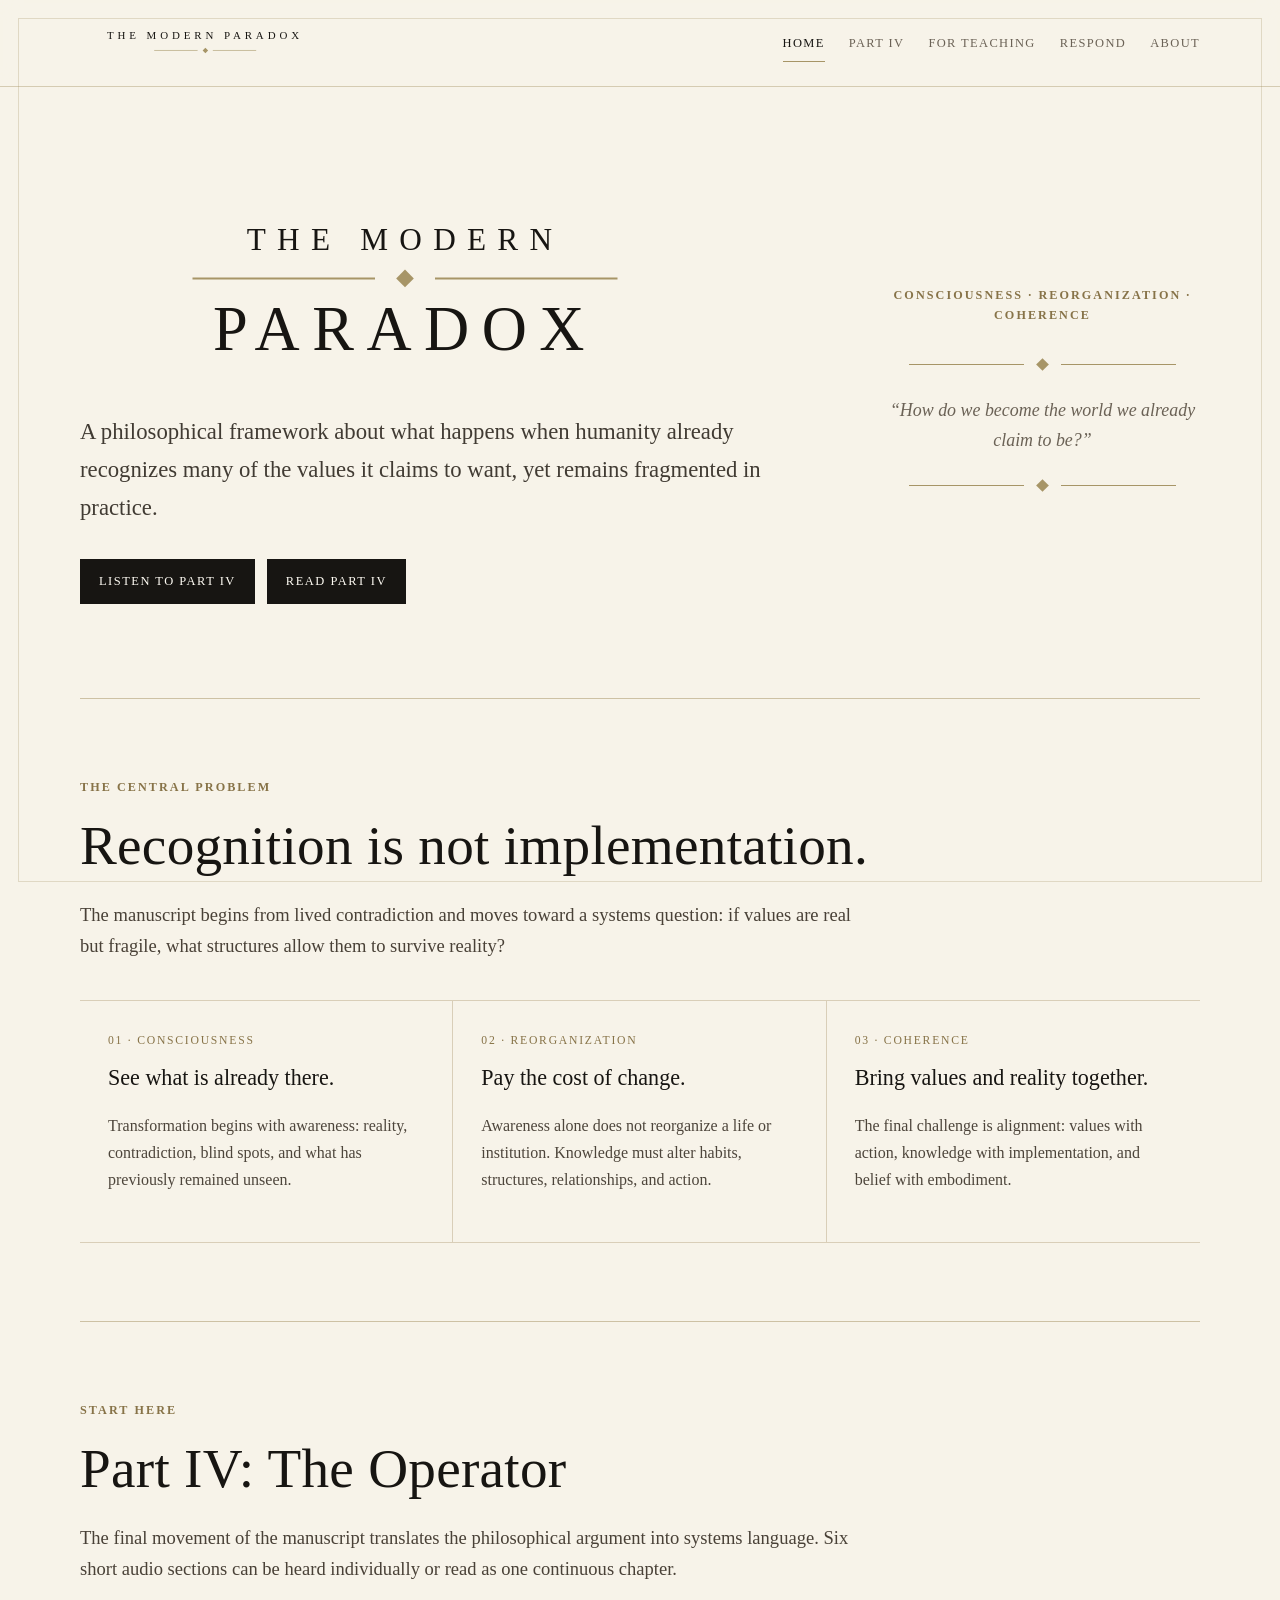
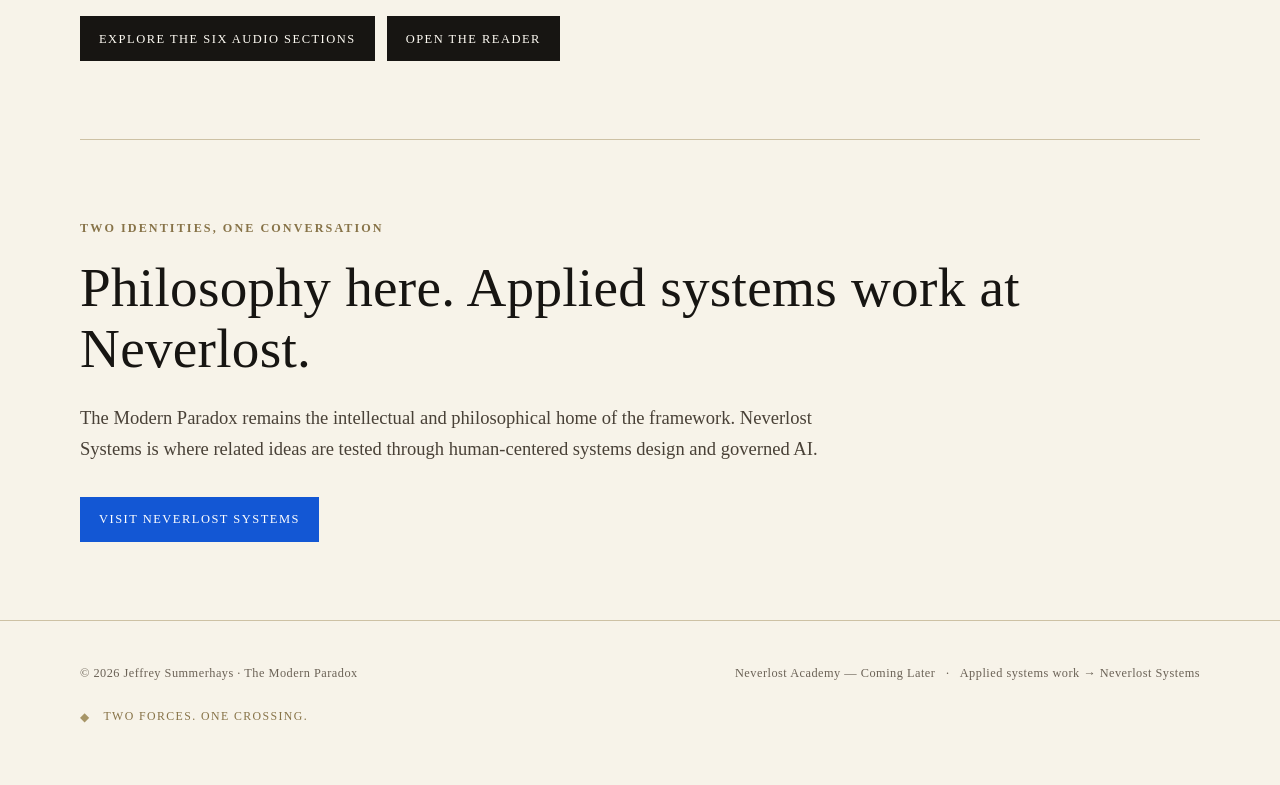
==== index.html @ f8e0510a "Refine Modern Paradox home hero layout" ====
<!doctype html>
<html lang="en">
<head>
  <meta charset="utf-8">
  <meta name="viewport" content="width=device-width,initial-scale=1">
  <title>Home · The Modern Paradox</title>
  <meta name="description" content="The Modern Paradox: a philosophical framework about consciousness, reorganization, coherence, and the structures that allow values to survive reality.">
  <link rel="icon" type="image/svg+xml" href="favicon.svg">
  <link rel="stylesheet" href="assets/css/site.css">
</head>
<body>

<header class="site-header">
  <nav class="nav" aria-label="Primary">
    <a class="brand" href="index.html"><img src="assets/brand/editorial-lockup-horizontal.svg" alt="The Modern Paradox"></a>
    <button class="menu-button" aria-expanded="false" aria-label="Open navigation">Menu</button>
    <div class="nav-links"><a href="index.html" aria-current="page">Home</a>
<a href="part-iv/">Part IV</a>
<a href="for-teaching/">For Teaching</a>
<a href="respond/">Respond</a>
<a href="about/">About</a></div>
  </nav>
</header>

<main>

<section class="hero">
  <div>
    <img class="home-editorial-lockup" src="assets/brand/editorial-lockup.svg" alt="The Modern Paradox" style="width:min(650px,100%);">
    <p class="lede">A philosophical framework about what happens when humanity already recognizes many of the values it claims to want, yet remains fragmented in practice.</p>
    <div class="actions">
      <a class="button primary" href="part-iv/">Listen to Part IV</a>
      <a class="button reader-button" href="read/part-iv/">Read Part IV</a>
    </div>
  </div>
  <aside class="hero-brand" aria-label="The Modern Paradox editorial motif">
    <p class="eyebrow" style="margin-bottom:8px;text-align:center;">Consciousness · Reorganization · Coherence</p>
    <div class="gold-rule" aria-hidden="true"><span></span></div>
    <div class="hero-note" style="border:0;padding-left:0;">“How do we become the world we already claim to be?”</div>
    <div class="gold-rule" aria-hidden="true"><span></span></div>
  </aside>
</section>

<section class="section">
  <p class="eyebrow">The central problem</p>
  <h2>Recognition is not implementation.</h2>
  <p class="section-intro">The manuscript begins from lived contradiction and moves toward a systems question: if values are real but fragile, what structures allow them to survive reality?</p>
  <div class="grid">
    <article class="card">
      <div class="number">01 · Consciousness</div>
      <h3>See what is already there.</h3>
      <p>Transformation begins with awareness: reality, contradiction, blind spots, and what has previously remained unseen.</p>
    </article>
    <article class="card">
      <div class="number">02 · Reorganization</div>
      <h3>Pay the cost of change.</h3>
      <p>Awareness alone does not reorganize a life or institution. Knowledge must alter habits, structures, relationships, and action.</p>
    </article>
    <article class="card">
      <div class="number">03 · Coherence</div>
      <h3>Bring values and reality together.</h3>
      <p>The final challenge is alignment: values with action, knowledge with implementation, and belief with embodiment.</p>
    </article>
  </div>
</section>

<section class="section">
  <p class="eyebrow">Start here</p>
  <h2>Part IV: The Operator</h2>
  <p class="section-intro">The final movement of the manuscript translates the philosophical argument into systems language. Six short audio sections can be heard individually or read as one continuous chapter.</p>
  <div class="actions">
    <a class="button primary" href="part-iv/">Explore the six audio sections</a>
    <a class="button reader-button" href="read/part-iv/">Open the reader</a>
  </div>
</section>

<section class="section">
  <p class="eyebrow">Two identities, one conversation</p>
  <h2>Philosophy here. Applied systems work at Neverlost.</h2>
  <p class="section-intro">The Modern Paradox remains the intellectual and philosophical home of the framework. Neverlost Systems is where related ideas are tested through human-centered systems design and governed AI.</p>
  <div class="actions">
    <a class="button neverlost-button" href="https://neverlostsystems.com/">Visit Neverlost Systems</a>
  </div>
</section>

</main>

<footer>
  <div class="footer-inner">
    <div>
      <div>© 2026 Jeffrey Summerhays · The Modern Paradox</div>
      <div class="brand-signature"><span class="signature-diamond" aria-hidden="true">◆</span>Two forces. One crossing.</div>
    </div>
    <div>
      <a href="academy/">Neverlost Academy — Coming Later</a>
      &nbsp; · &nbsp;
      <a href="https://neverlostsystems.com/">Applied systems work → Neverlost Systems</a>
    </div>
  </div>
</footer>
<script src="assets/js/site.js"></script>

</body>
</html>
---- assets/css/site.css ----
:root{
  --cream:#F7F3E9;
  --paper:#FFFCF4;
  --ink:#171512;
  --muted:#6B6256;
  --gold:#A79567;
  --gold-dark:#877348;
  --line:#D9CEB8;
  --neverlost-blue:#1357d4;
  --neverlost-blue-dark:#0d3e9d;
  --max:1120px;
  --reader:760px;
}
*{box-sizing:border-box}
html{scroll-behavior:smooth}
body{
  margin:0;
  background:var(--cream);
  color:var(--ink);
  font-family:Georgia,"Times New Roman",serif;
  line-height:1.68;
  -webkit-font-smoothing:antialiased;
}
body::before{
  content:"";
  position:fixed;
  inset:18px;
  border:1px solid rgba(167,149,103,.28);
  pointer-events:none;
  z-index:100;
}
a{color:inherit}
.site-header{
  position:sticky;
  top:0;
  z-index:20;
  background:rgba(247,243,233,.96);
  backdrop-filter:blur(10px);
  border-bottom:1px solid rgba(167,149,103,.42);
}
.nav{
  width:min(var(--max),calc(100% - 64px));
  margin:auto;
  display:flex;
  justify-content:space-between;
  align-items:center;
  gap:28px;
  min-height:86px;
}
.brand{
  display:flex;
  align-items:center;
  text-decoration:none;
  flex:0 0 auto;
}
.brand img{
  display:block;
  width:250px;
  max-width:34vw;
  height:auto;
}
.nav-links{
  display:flex;
  gap:24px;
  align-items:center;
  font-family:Georgia,"Times New Roman",serif;
  font-size:.78rem;
  letter-spacing:.11em;
  text-transform:uppercase;
}
.nav-links a{
  text-decoration:none;
  color:var(--muted);
  padding:9px 0 7px;
  border-bottom:1px solid transparent;
}
.nav-links a:hover,.nav-links a[aria-current="page"]{
  color:var(--ink);
  border-bottom-color:var(--gold);
}
.menu-button{
  display:none;
  border:1px solid var(--gold);
  color:var(--ink);
  background:transparent;
  border-radius:0;
  padding:8px 12px;
  font-family:Georgia,"Times New Roman",serif;
  letter-spacing:.08em;
  text-transform:uppercase;
}
main{min-height:70vh}
.hero{
  width:min(var(--max),calc(100% - 64px));
  margin:auto;
  padding:110px 0 94px;
  display:grid;
  grid-template-columns:minmax(0,1.4fr) minmax(260px,.6fr);
  gap:70px;
  align-items:center;
}
.hero-brand{
  display:flex;
  flex-direction:column;
  align-items:center;
  justify-content:center;
  text-align:center;
  min-height:300px;
}
.hero-mark{
  width:min(260px,80%);
  height:auto;
  margin:0 auto 14px;
}
.hero-lockup{
  width:min(430px,100%);
  height:auto;
  margin:0 auto;
}
.home-editorial-lockup{
  display:block;
  width:min(520px,100%);
  height:auto;
  margin:0 0 28px;
}
.eyebrow{
  text-transform:uppercase;
  letter-spacing:.17em;
  font-size:.76rem;
  font-weight:700;
  color:var(--gold-dark);
  margin:0 0 18px;
}
h1,h2,h3{font-weight:400;line-height:1.12;margin-top:0}
h1{
  font-size:clamp(3.2rem,8vw,6.5rem);
  letter-spacing:.015em;
  margin-bottom:26px;
}
h2{
  font-size:clamp(2rem,5vw,3.45rem);
  letter-spacing:.005em;
  margin-bottom:22px;
}
h3{font-size:1.38rem}
.lede{
  font-size:clamp(1.14rem,2.1vw,1.42rem);
  max-width:760px;
  color:#413b33;
}
.hero-note{
  border-left:1px solid var(--gold);
  padding-left:28px;
  color:var(--muted);
  font-size:1.12rem;
  font-style:italic;
}
.gold-rule{
  display:flex;
  align-items:center;
  gap:14px;
  width:min(310px,85%);
  margin:26px auto;
}
.gold-rule::before,.gold-rule::after{
  content:"";
  height:1px;
  flex:1;
  background:var(--gold);
}
.gold-rule span{
  width:9px;
  height:9px;
  background:var(--gold);
  transform:rotate(45deg);
}
.actions{display:flex;gap:12px;flex-wrap:wrap;margin-top:32px}
.button{
  display:inline-flex;
  align-items:center;
  justify-content:center;
  min-height:45px;
  padding:10px 18px 9px;
  border:1px solid var(--gold);
  text-decoration:none;
  font-size:.78rem;
  letter-spacing:.12em;
  text-transform:uppercase;
  border-radius:0;
  transition:background .18s ease,color .18s ease,border-color .18s ease;
}
.button.primary{background:var(--ink);border-color:var(--ink);color:var(--paper)}
.button.primary:hover{background:var(--gold-dark);border-color:var(--gold-dark)}
.button.soft{background:transparent;color:var(--ink)}
.button.soft:hover{background:rgba(167,149,103,.10)}
.button.reader-button{background:var(--ink);border-color:var(--ink);color:var(--paper)}
.button.reader-button:hover{background:#2b2823;border-color:#2b2823;color:var(--paper)}
.button.neverlost-button{background:var(--neverlost-blue);border-color:var(--neverlost-blue);color:#fff}
.button.neverlost-button:hover{background:var(--neverlost-blue-dark);border-color:var(--neverlost-blue-dark);color:#fff}
.section{
  width:min(var(--max),calc(100% - 64px));
  margin:auto;
  padding:78px 0;
  border-top:1px solid rgba(167,149,103,.52);
}
.section.narrow{width:min(var(--reader),calc(100% - 64px))}
.section-intro{max-width:790px;font-size:1.16rem;color:#494137}
.grid{
  display:grid;
  grid-template-columns:repeat(3,minmax(0,1fr));
  gap:0;
  margin-top:38px;
  border-top:1px solid var(--line);
  border-bottom:1px solid var(--line);
}
.card{
  background:transparent;
  border-right:1px solid var(--line);
  padding:30px 28px 32px;
  min-height:100%;
}
.card:last-child{border-right:0}
.card .number{
  font-size:.73rem;
  letter-spacing:.15em;
  color:var(--gold-dark);
  text-transform:uppercase;
  margin-bottom:16px;
}
.card p{color:#4d453b}
.text-link{
  font-size:.78rem;
  font-weight:700;
  letter-spacing:.08em;
  text-transform:uppercase;
  text-decoration:none;
  color:var(--gold-dark);
  border-bottom:1px solid var(--gold);
  padding-bottom:3px;
}
.audio-list{
  display:grid;
  gap:0;
  margin-top:38px;
  border-top:1px solid var(--gold);
}
.audio-card{
  background:transparent;
  border-bottom:1px solid var(--line);
  padding:28px 0;
  display:grid;
  grid-template-columns:1fr minmax(260px,.7fr);
  gap:38px;
  align-items:center;
}
.audio-card h3{margin-bottom:7px}
.audio-meta{
  color:var(--gold-dark);
  font-size:.76rem;
  letter-spacing:.12em;
  text-transform:uppercase;
  margin-bottom:12px;
}
audio{width:100%;height:38px}
.inline-links{display:flex;gap:16px;flex-wrap:wrap;margin-top:12px}
.quote{
  padding:44px 0 34px;
  font-size:clamp(1.6rem,3.3vw,2.45rem);
  line-height:1.36;
  font-style:italic;
  max-width:900px;
  text-align:center;
  margin:auto;
}
.reader{
  width:min(var(--reader),calc(100% - 64px));
  margin:auto;
  padding:78px 0 110px;
}
.reader h1{font-size:clamp(2.8rem,7vw,5.1rem)}
.reader h2{
  font-size:2rem;
  margin-top:76px;
  scroll-margin-top:120px;
}
.reader h2::after{
  content:"";
  display:block;
  width:72px;
  height:1px;
  background:var(--gold);
  margin-top:15px;
}
.reader h3{margin-top:42px}
.reader p{font-size:1.08rem;margin:0 0 1.2em}
.reader .intro{font-size:1.23rem;color:#494137}
.reader hr{
  border:0;
  border-top:1px solid rgba(167,149,103,.48);
  margin:58px 0;
}
.reader-nav{
  position:sticky;
  top:86px;
  background:var(--ink);
  border-bottom:1px solid var(--ink);
  font-size:.74rem;
  letter-spacing:.08em;
  text-transform:uppercase;
  overflow-x:auto;
  white-space:nowrap;
  z-index:10;
}
.reader-nav-inner{
  width:min(var(--max),calc(100% - 64px));
  margin:auto;
  display:flex;
  gap:22px;
  padding:11px 0;
}
.reader-nav a{text-decoration:none;color:rgba(255,252,244,.82)}
.reader-nav a:hover{color:var(--gold)}
.prompt-list{display:grid;gap:18px;margin-top:32px}
.prompt{
  border-top:1px solid var(--line);
  padding-top:21px;
}
.meta-box{
  background:rgba(255,252,244,.55);
  border:1px solid var(--gold);
  padding:27px;
  margin:34px 0;
}
footer{
  border-top:1px solid rgba(167,149,103,.52);
  padding:42px 0 58px;
}
.footer-inner{
  width:min(var(--max),calc(100% - 64px));
  margin:auto;
  display:flex;
  justify-content:space-between;
  gap:30px;
  color:var(--muted);
  font-size:.77rem;
  letter-spacing:.04em;
}
.footer-inner a{text-decoration:none}
.small{font-size:.88rem;color:var(--muted)}
.brand-signature{
  display:flex;
  align-items:center;
  gap:13px;
  margin-top:24px;
  color:var(--gold-dark);
  font-size:.74rem;
  letter-spacing:.12em;
  text-transform:uppercase;
}
.brand-signature img{width:48px;height:auto}
.signature-diamond{color:var(--gold);font-size:.75rem;line-height:1}
@media(max-width:820px){
  body::before{inset:8px}
  .nav{width:min(var(--max),calc(100% - 38px));min-height:72px}
  .brand img{width:210px;max-width:62vw}
  .nav-links{display:none}
  .nav-links.open{
    display:flex;
    position:absolute;
    left:18px;right:18px;top:66px;
    flex-direction:column;
    align-items:flex-start;
    background:var(--paper);
    border:1px solid var(--gold);
    padding:20px;
  }
  .menu-button{display:block}
  .hero{
    width:min(var(--max),calc(100% - 38px));
    grid-template-columns:1fr;
    gap:42px;
    padding:74px 0 68px;
  }
  .home-editorial-lockup{width:min(460px,100%)}
  .hero-note{border-left:0;border-top:1px solid var(--gold);padding:22px 0 0}
  .hero-brand{min-height:220px}
  .grid{grid-template-columns:1fr}
  .card{border-right:0;border-bottom:1px solid var(--line)}
  .card:last-child{border-bottom:0}
  .audio-card{grid-template-columns:1fr}
  .section,.section.narrow,.reader{
    width:min(var(--max),calc(100% - 38px));
  }
  .reader-nav-inner{width:calc(100% - 38px)}
  .reader-nav{top:72px}
  .footer-inner{width:calc(100% - 38px);flex-direction:column}
}
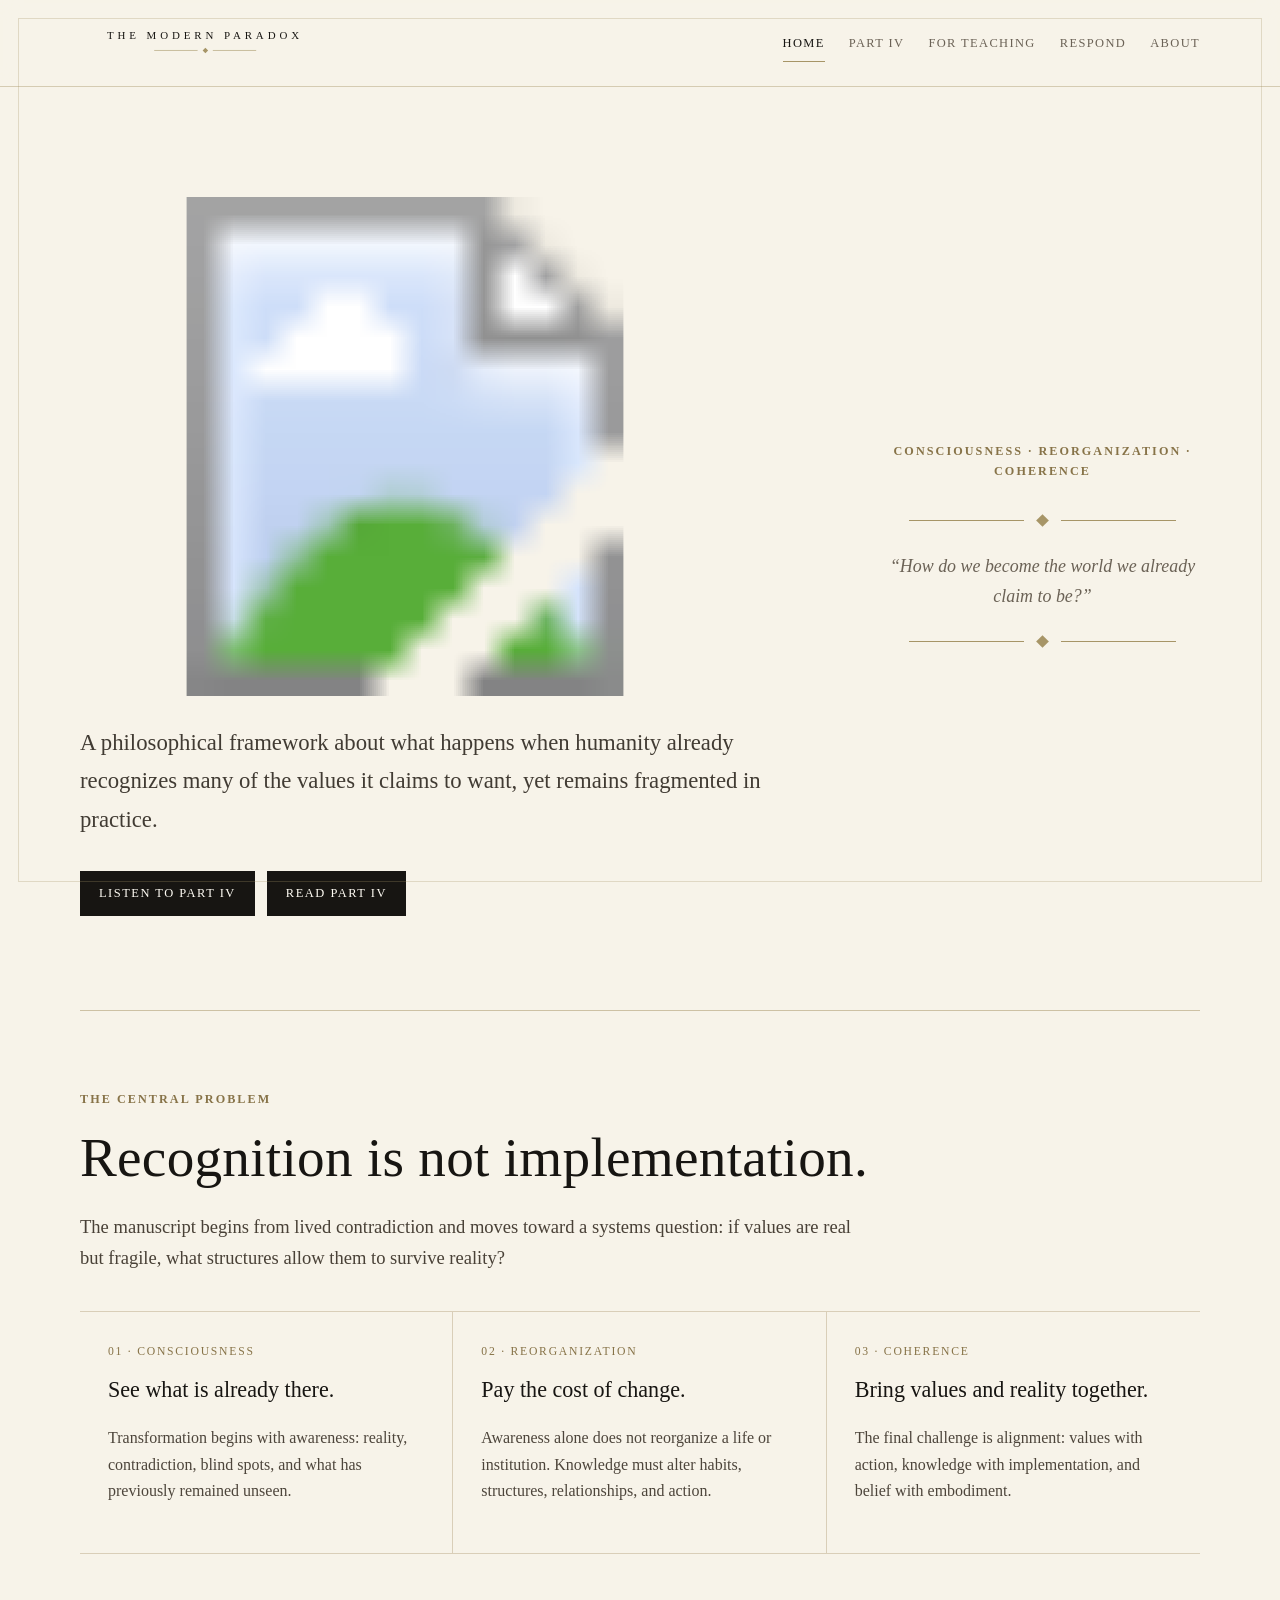
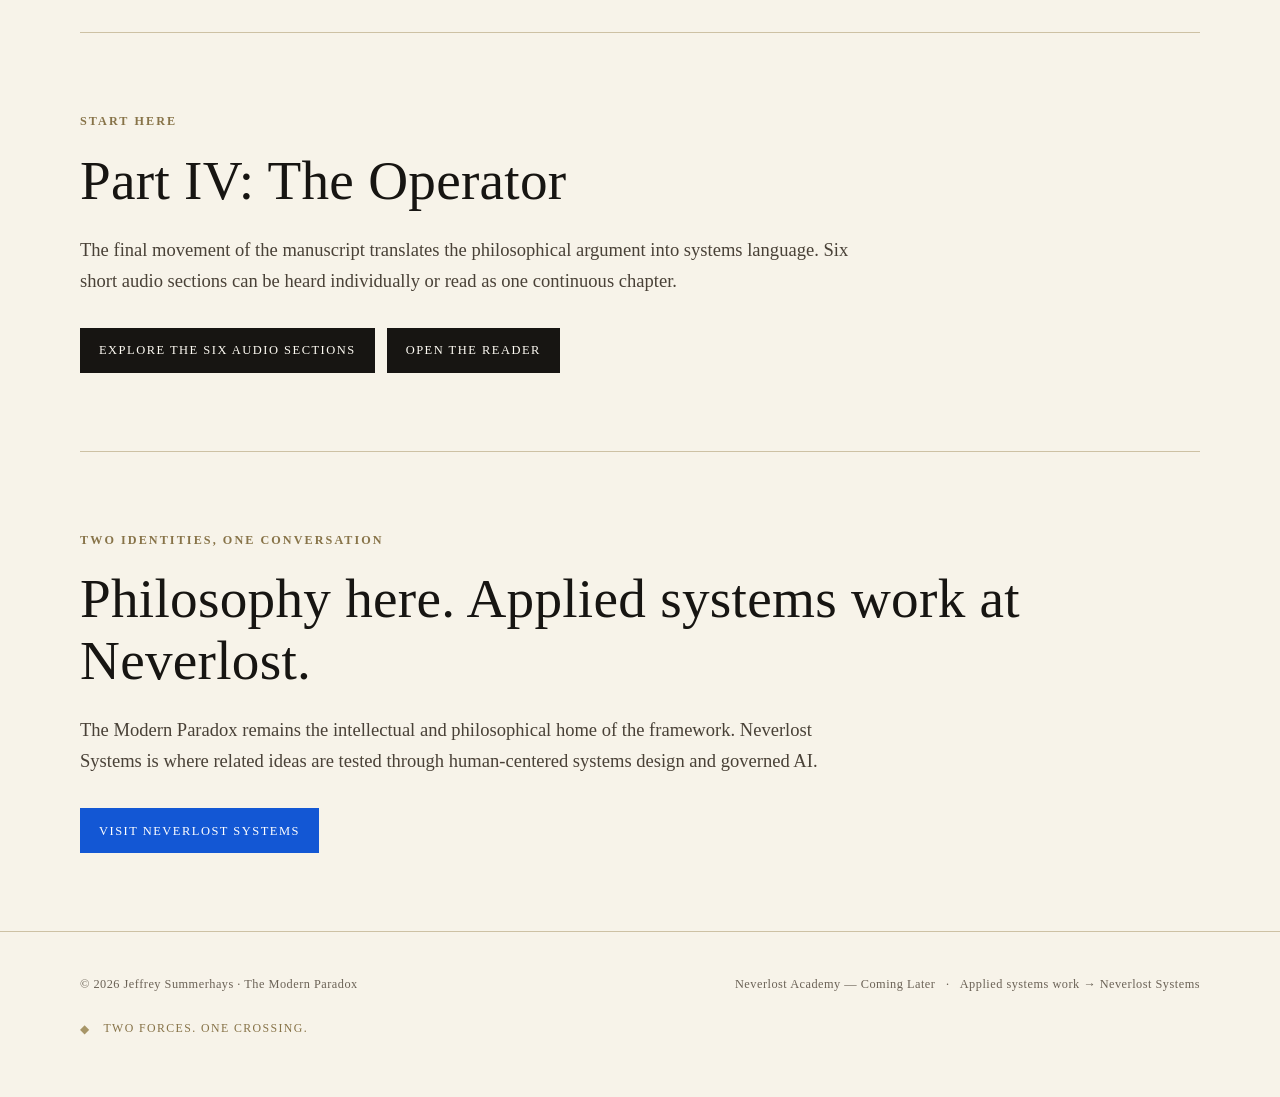
==== commit a36b59b3: "Use marked lockup in homepage hero" ====
--- a/index.html
+++ b/index.html
@@ -26,7 +26,7 @@
 
 <section class="hero">
   <div>
-    <img class="home-editorial-lockup" src="assets/brand/editorial-lockup.svg" alt="The Modern Paradox" style="width:min(650px,100%);">
+    <img class="home-editorial-lockup" src="assets/brand/primary-lockup-with-mark.svg" alt="The Modern Paradox" style="width:min(650px,100%);">
     <p class="lede">A philosophical framework about what happens when humanity already recognizes many of the values it claims to want, yet remains fragmented in practice.</p>
     <div class="actions">
       <a class="button primary" href="part-iv/">Listen to Part IV</a>
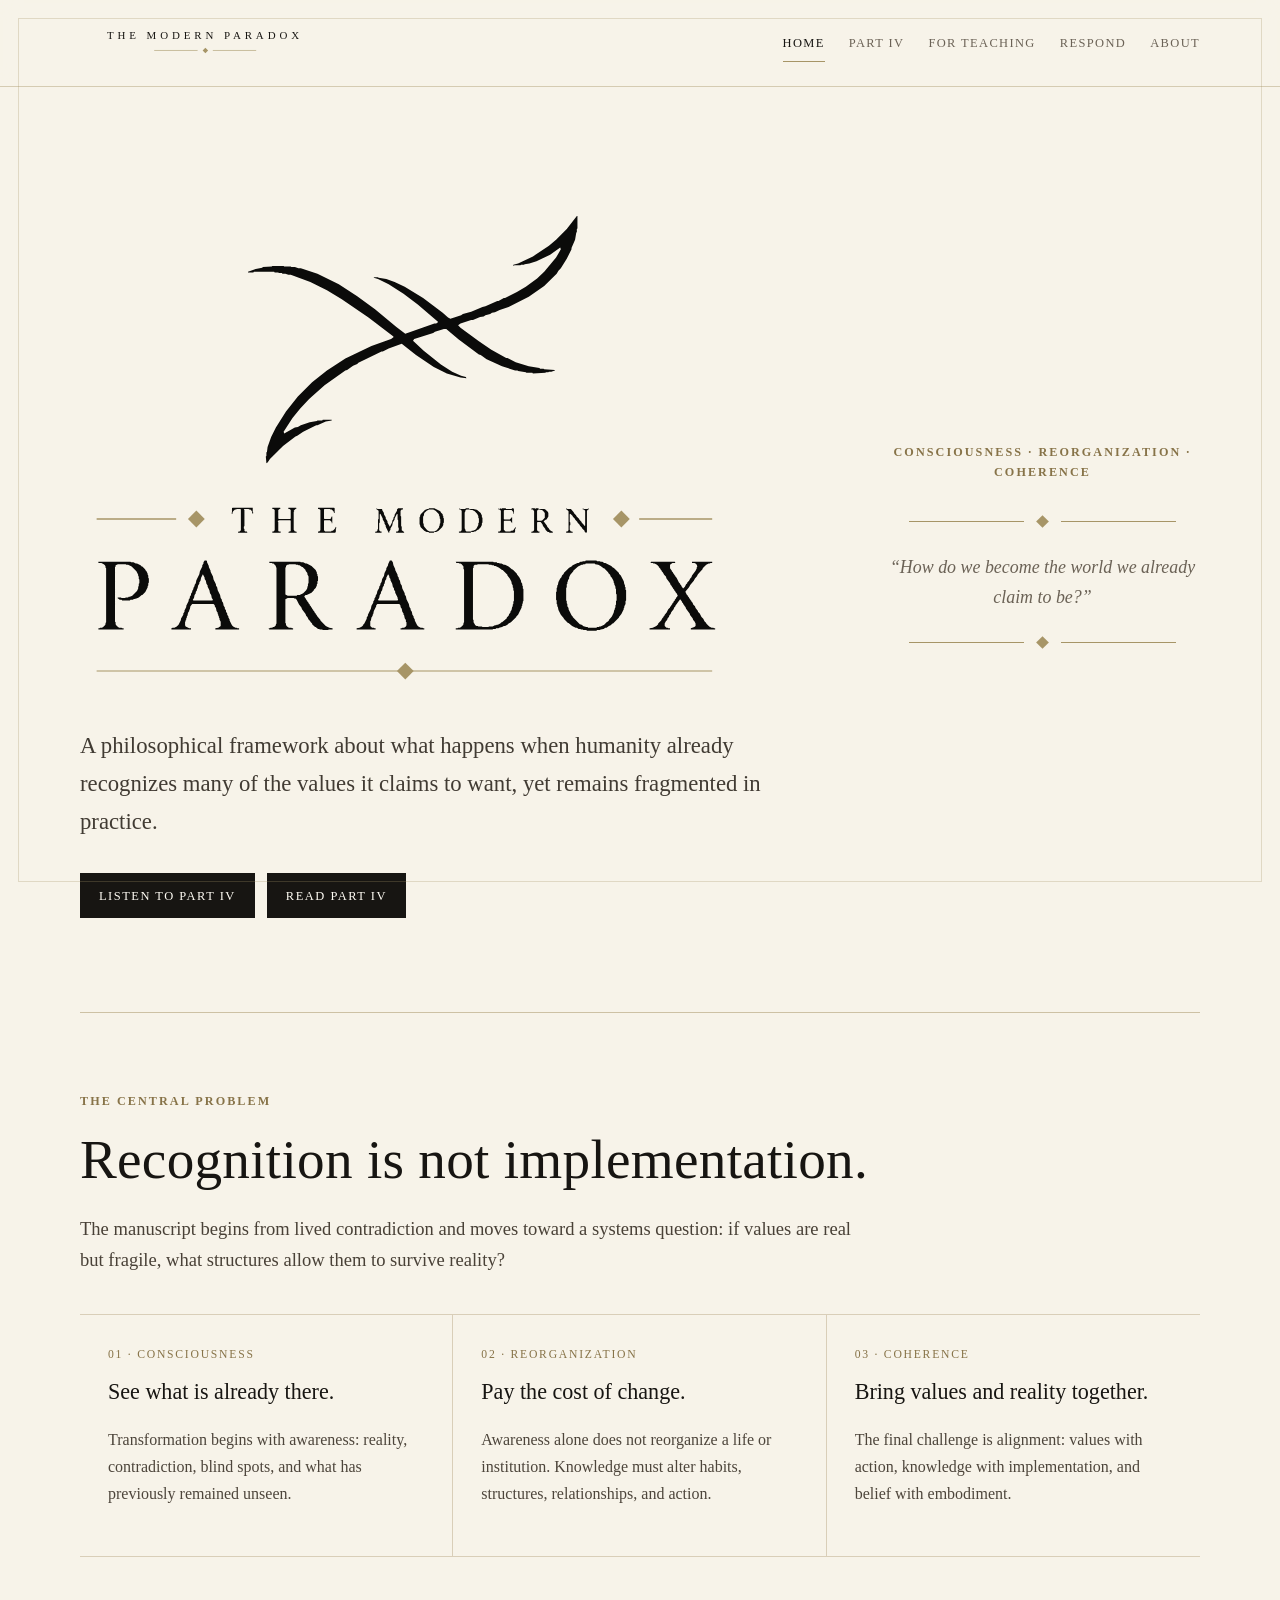
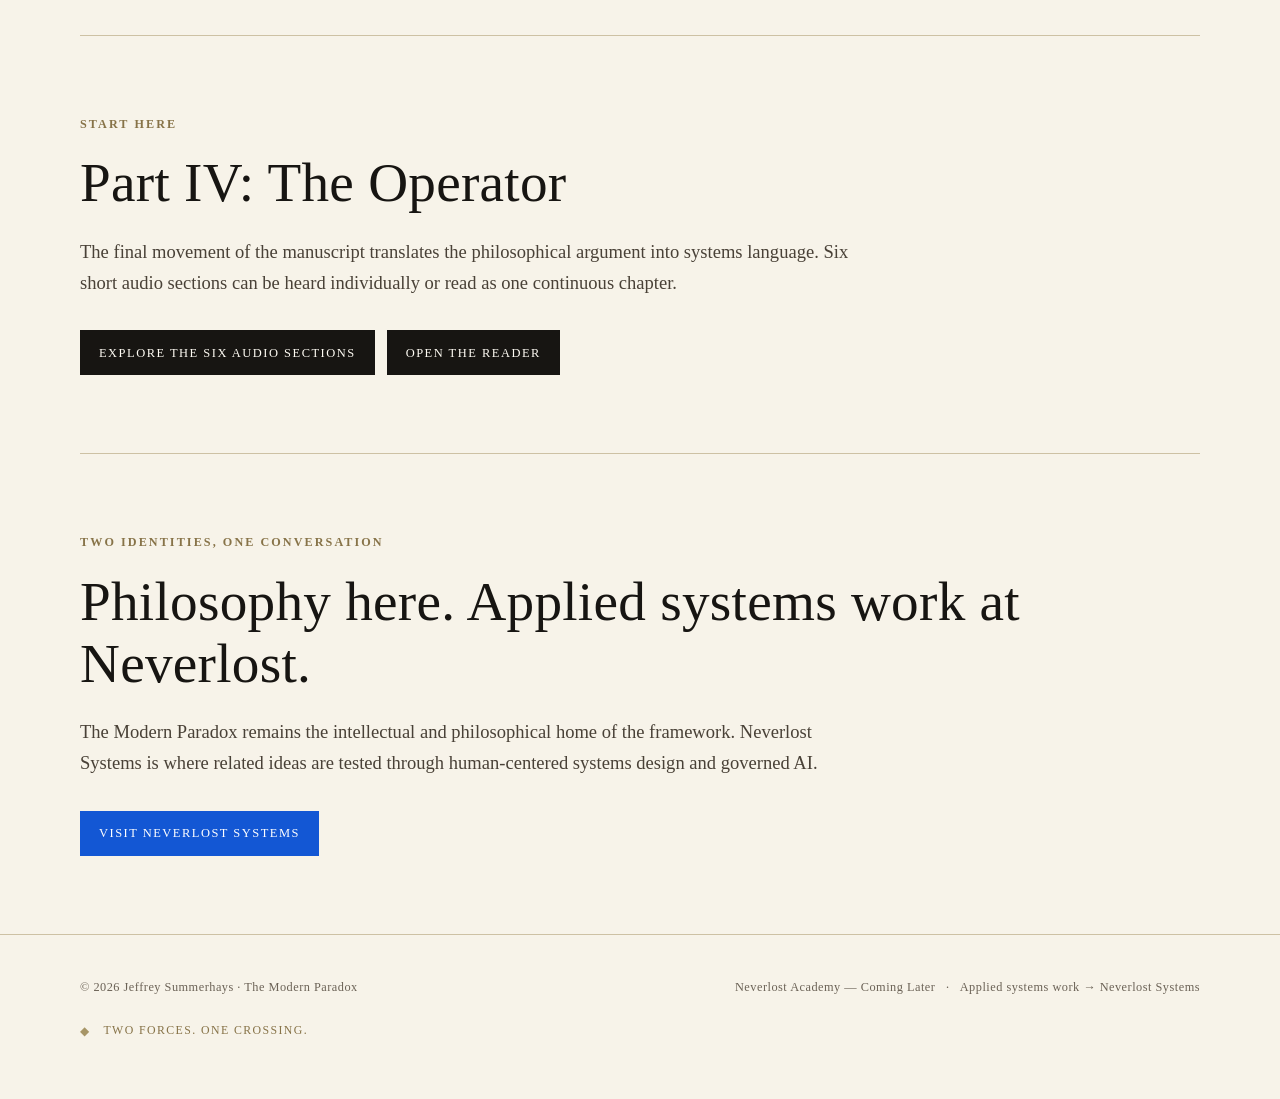
==== commit 074f902e: "Use approved Modern Paradox hero lockup" ====
--- a/index.html
+++ b/index.html
@@ -26,7 +26,7 @@
 
 <section class="hero">
   <div>
-    <img class="home-editorial-lockup" src="assets/brand/primary-lockup-with-mark.svg" alt="The Modern Paradox" style="width:min(650px,100%);">
+    <img class="home-editorial-lockup" src="assets/brand/approved-primary-lockup.svg" alt="The Modern Paradox" style="width:min(650px,100%);">
     <p class="lede">A philosophical framework about what happens when humanity already recognizes many of the values it claims to want, yet remains fragmented in practice.</p>
     <div class="actions">
       <a class="button primary" href="part-iv/">Listen to Part IV</a>
@@ -101,4 +101,4 @@
 <script src="assets/js/site.js"></script>
 
 </body>
-</html>
+</html>
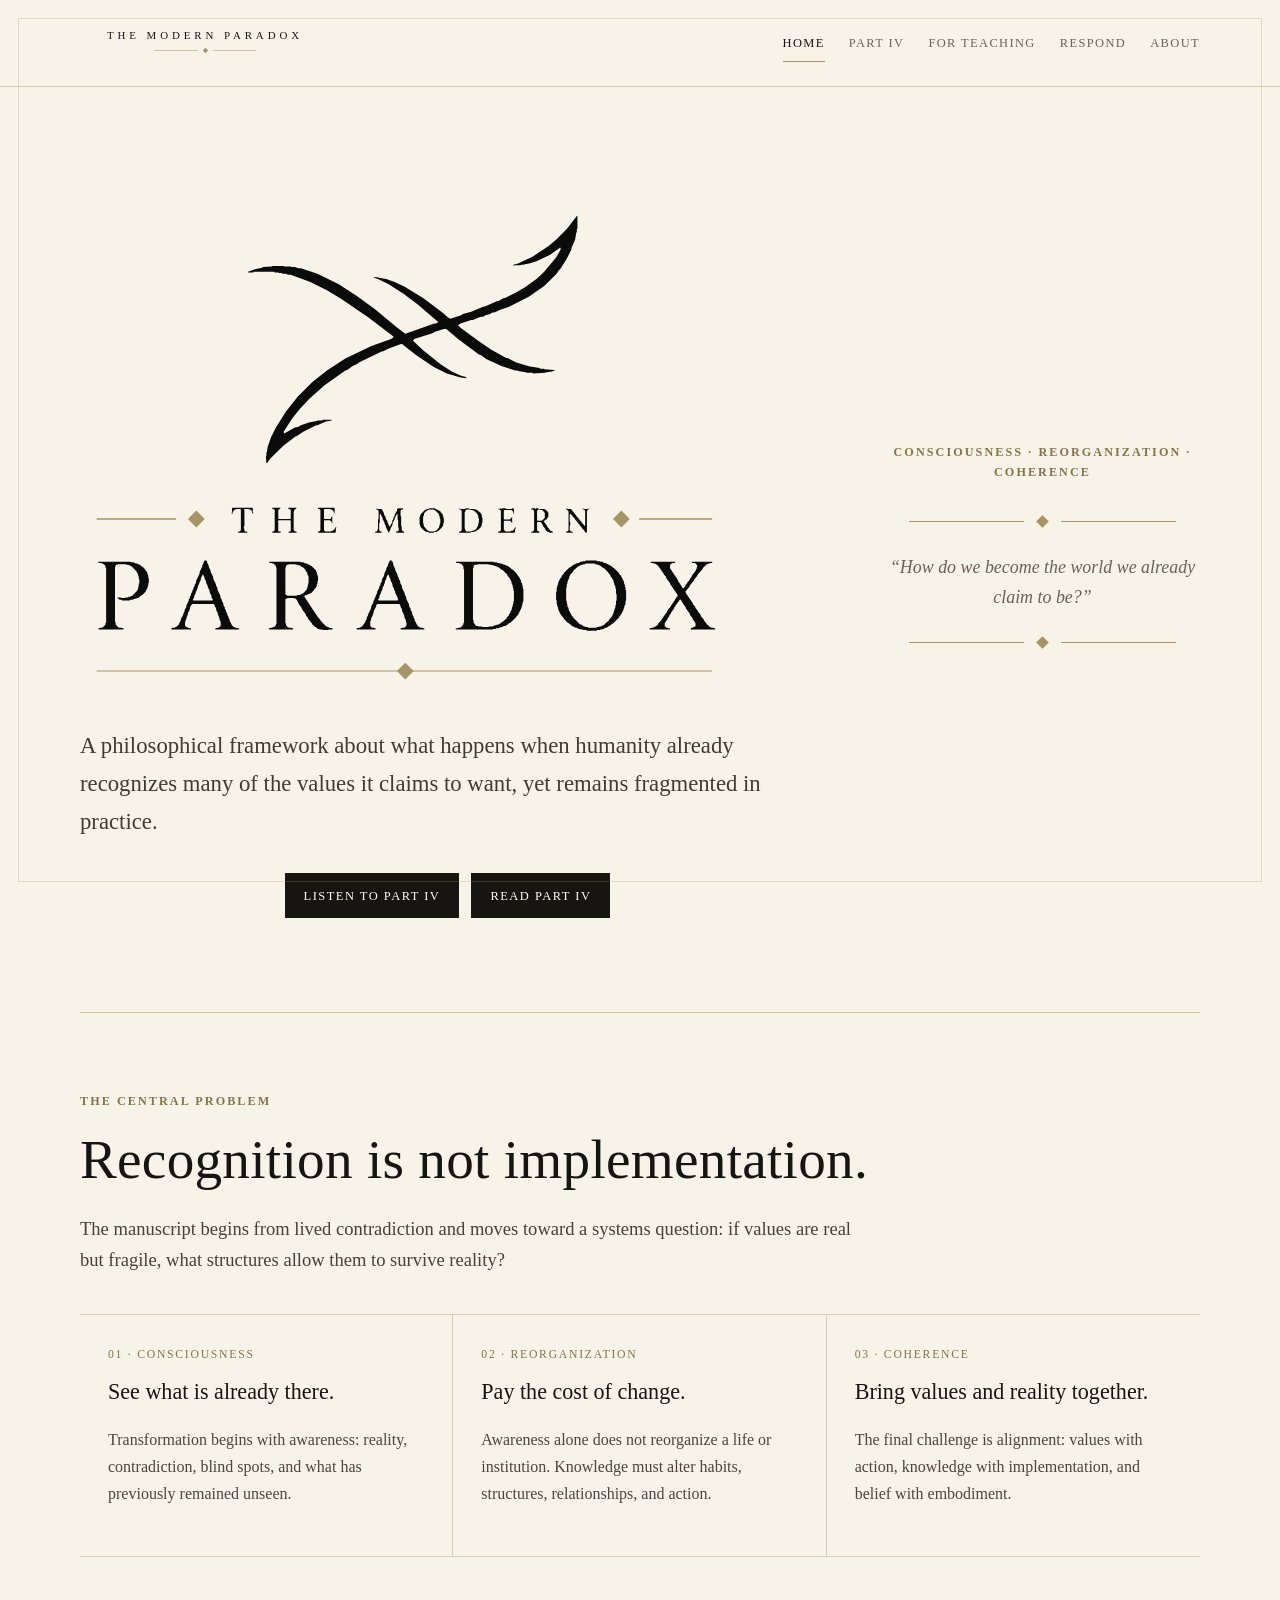
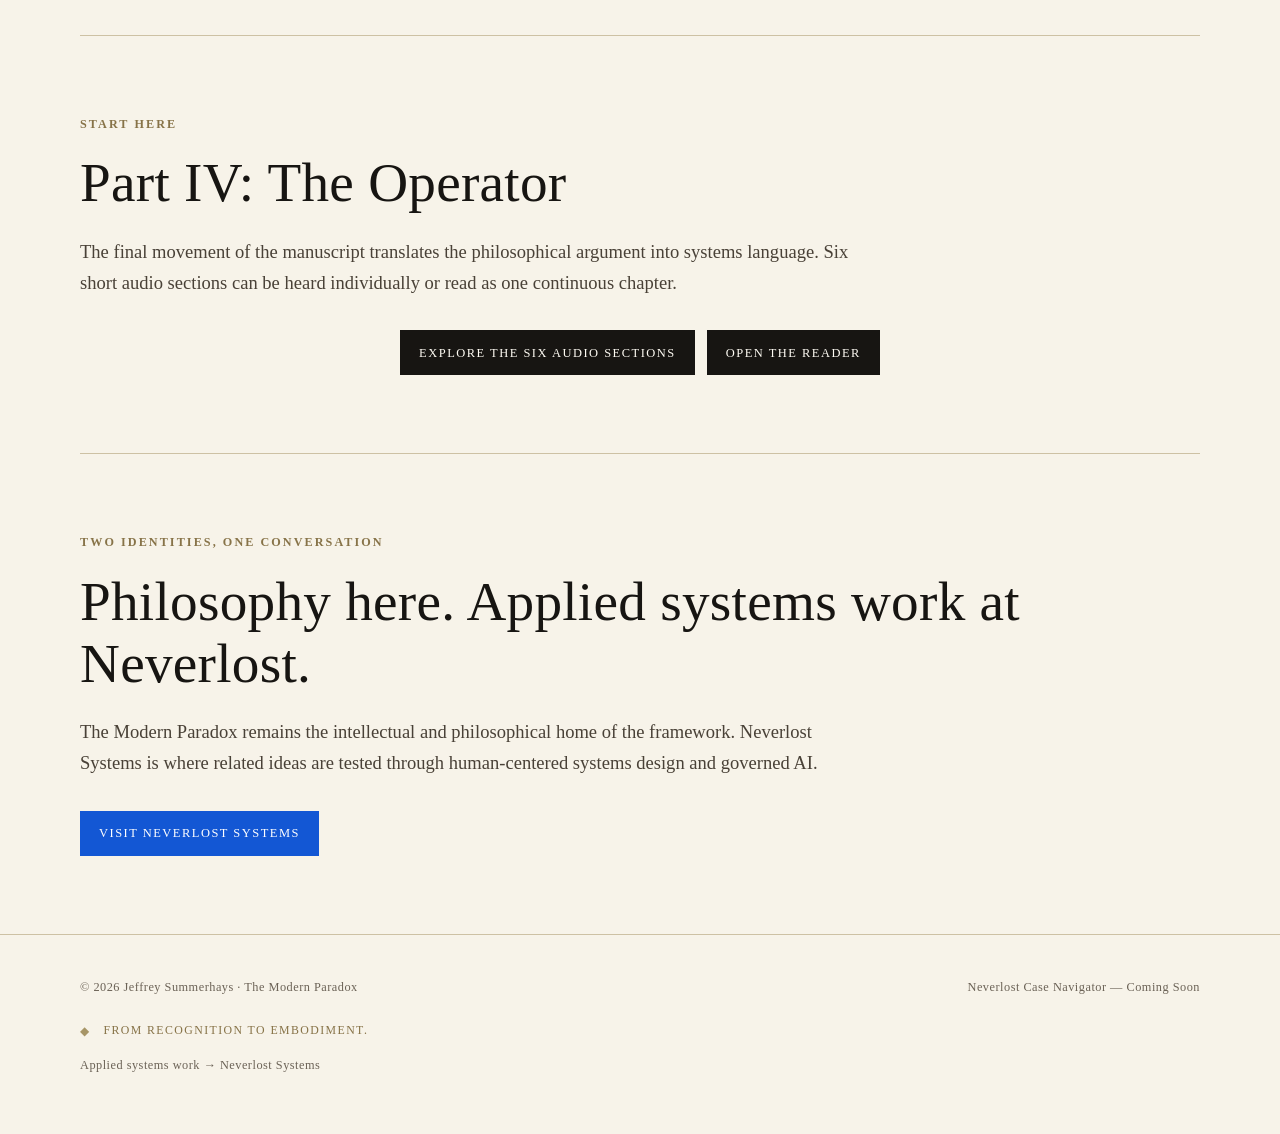
==== commit 842e0ad3: "Refresh Modern Paradox homepage footer and CTAs" ====
--- a/index.html
+++ b/index.html
@@ -28,7 +28,7 @@
   <div>
     <img class="home-editorial-lockup" src="assets/brand/approved-primary-lockup.svg" alt="The Modern Paradox" style="width:min(650px,100%);">
     <p class="lede">A philosophical framework about what happens when humanity already recognizes many of the values it claims to want, yet remains fragmented in practice.</p>
-    <div class="actions">
+    <div class="actions" style="justify-content:center;">
       <a class="button primary" href="part-iv/">Listen to Part IV</a>
       <a class="button reader-button" href="read/part-iv/">Read Part IV</a>
     </div>
@@ -68,7 +68,7 @@
   <p class="eyebrow">Start here</p>
   <h2>Part IV: The Operator</h2>
   <p class="section-intro">The final movement of the manuscript translates the philosophical argument into systems language. Six short audio sections can be heard individually or read as one continuous chapter.</p>
-  <div class="actions">
+  <div class="actions" style="justify-content:center;">
     <a class="button primary" href="part-iv/">Explore the six audio sections</a>
     <a class="button reader-button" href="read/part-iv/">Open the reader</a>
   </div>
@@ -89,13 +89,10 @@
   <div class="footer-inner">
     <div>
       <div>© 2026 Jeffrey Summerhays · The Modern Paradox</div>
-      <div class="brand-signature"><span class="signature-diamond" aria-hidden="true">◆</span>Two forces. One crossing.</div>
+      <div class="brand-signature"><span class="signature-diamond" aria-hidden="true">◆</span>From recognition to embodiment.</div>
+      <div style="margin-top:14px;"><a href="https://neverlostsystems.com/">Applied systems work → Neverlost Systems</a></div>
     </div>
-    <div>
-      <a href="academy/">Neverlost Academy — Coming Later</a>
-      &nbsp; · &nbsp;
-      <a href="https://neverlostsystems.com/">Applied systems work → Neverlost Systems</a>
-    </div>
+    <div>Neverlost Case Navigator — Coming Soon</div>
   </div>
 </footer>
 <script src="assets/js/site.js"></script>
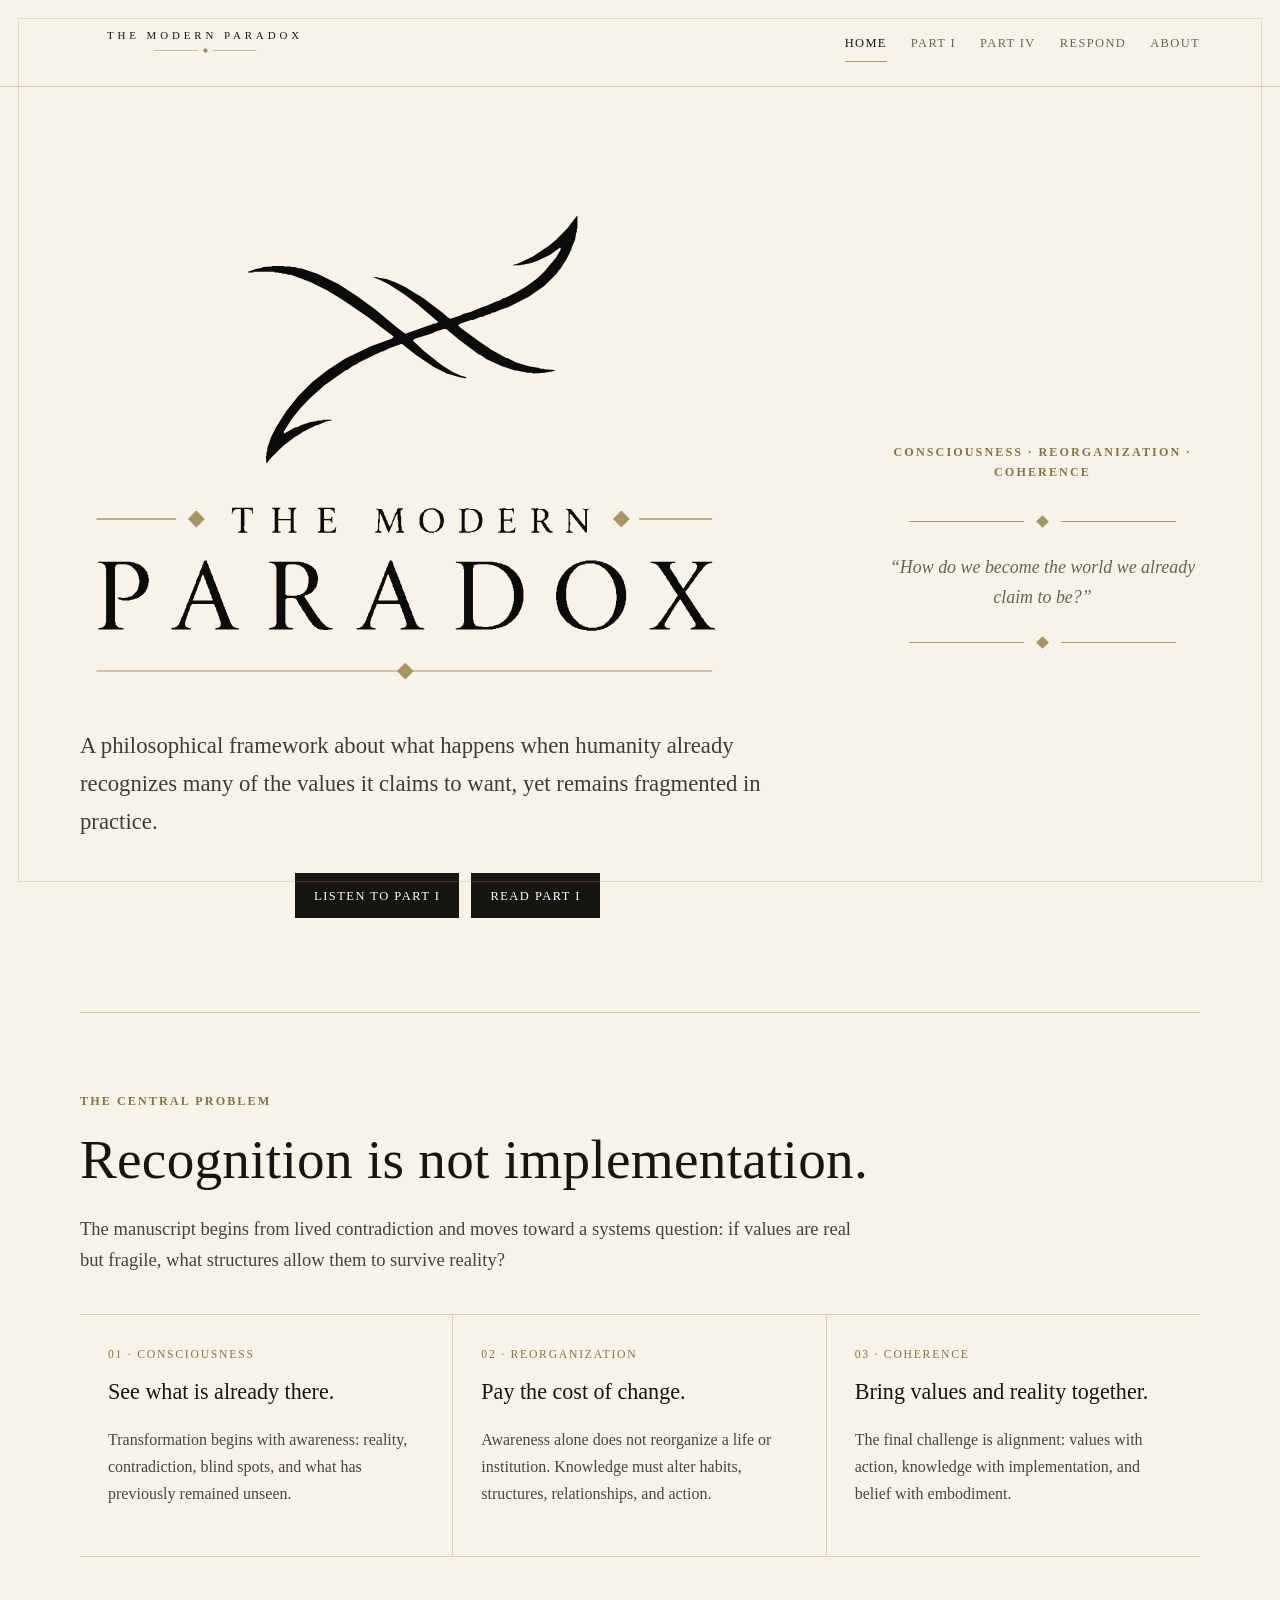
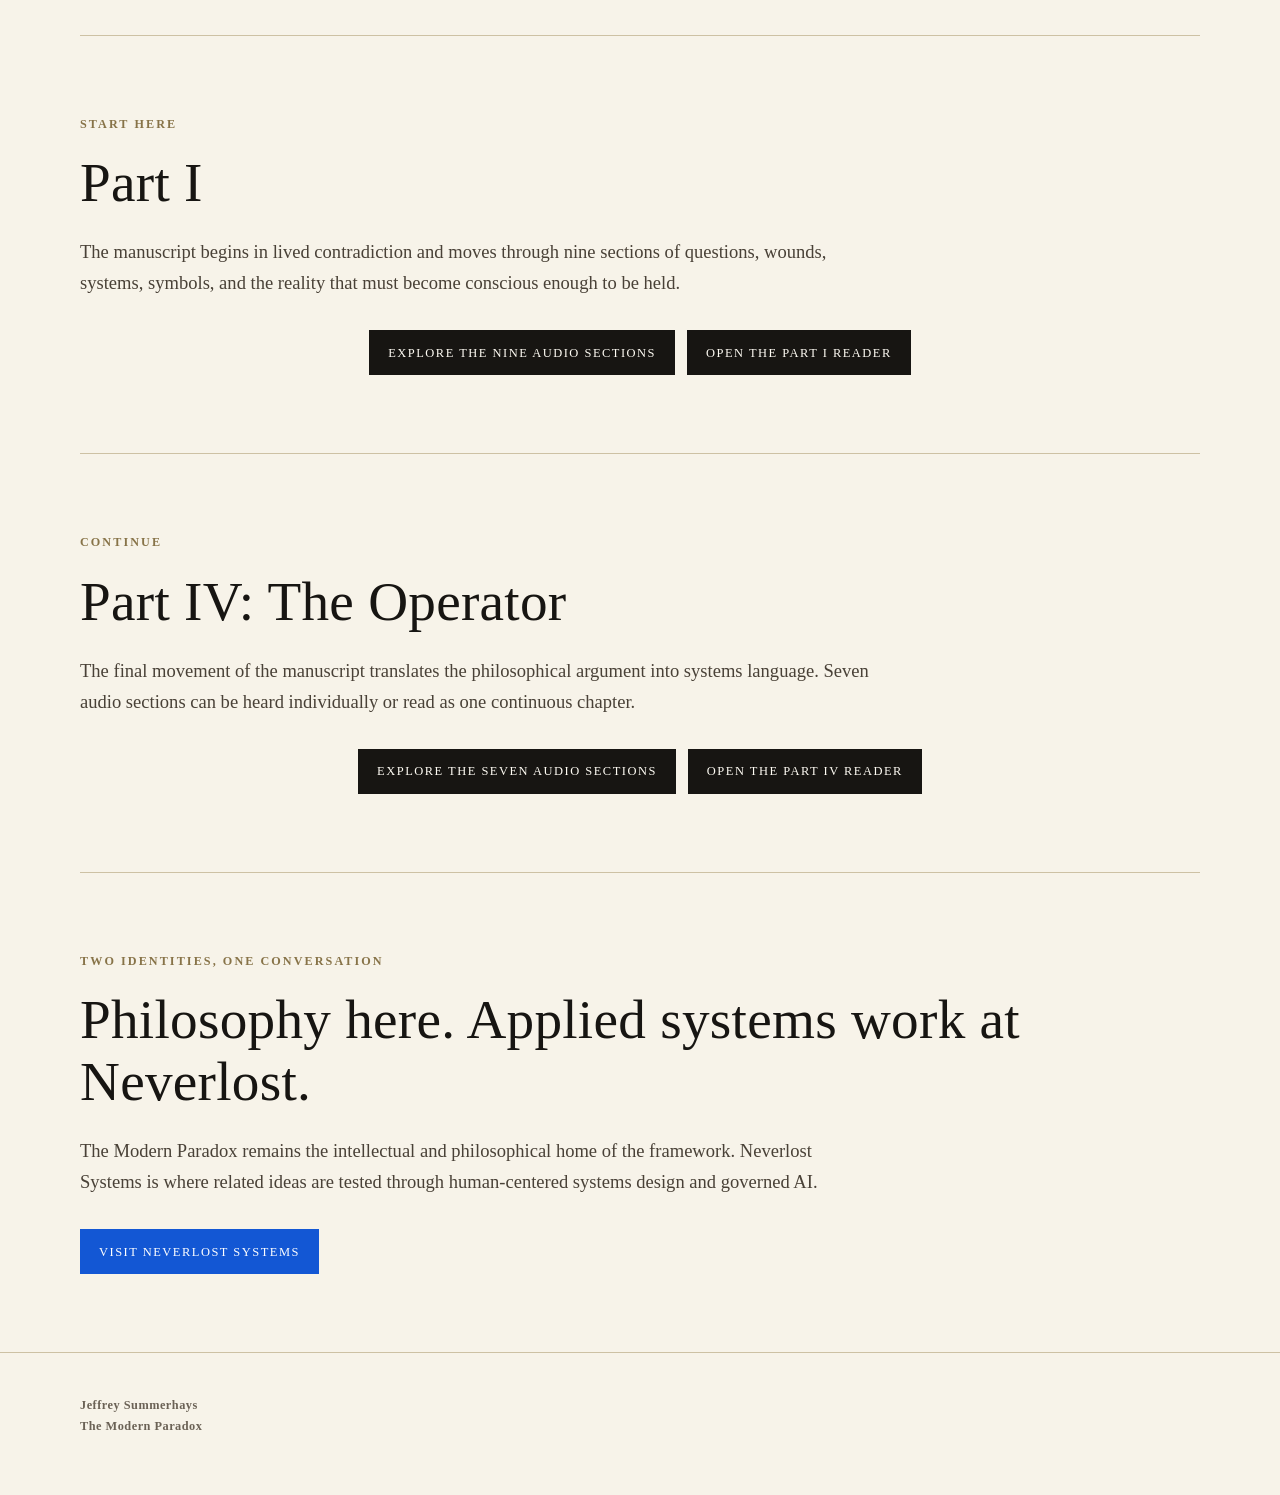
==== commit d7bfd173: "Publish Part I listening and continuous reader experience" ====
--- a/index.html
+++ b/index.html
@@ -15,8 +15,8 @@
     <a class="brand" href="index.html"><img src="assets/brand/editorial-lockup-horizontal.svg" alt="The Modern Paradox"></a>
     <button class="menu-button" aria-expanded="false" aria-label="Open navigation">Menu</button>
     <div class="nav-links"><a href="index.html" aria-current="page">Home</a>
+<a href="part-i/">Part I</a>
 <a href="part-iv/">Part IV</a>
-<a href="for-teaching/">For Teaching</a>
 <a href="respond/">Respond</a>
 <a href="about/">About</a></div>
   </nav>
@@ -29,8 +29,8 @@
     <img class="home-editorial-lockup" src="assets/brand/approved-primary-lockup.svg" alt="The Modern Paradox" style="width:min(650px,100%);">
     <p class="lede">A philosophical framework about what happens when humanity already recognizes many of the values it claims to want, yet remains fragmented in practice.</p>
     <div class="actions" style="justify-content:center;">
-      <a class="button primary" href="part-iv/">Listen to Part IV</a>
-      <a class="button reader-button" href="read/part-iv/">Read Part IV</a>
+      <a class="button primary" href="part-i/">Listen to Part I</a>
+      <a class="button reader-button" href="read/part-i/">Read Part I</a>
     </div>
   </div>
   <aside class="hero-brand" aria-label="The Modern Paradox editorial motif">
@@ -66,11 +66,21 @@
 
 <section class="section">
   <p class="eyebrow">Start here</p>
+  <h2>Part I</h2>
+  <p class="section-intro">The manuscript begins in lived contradiction and moves through nine sections of questions, wounds, systems, symbols, and the reality that must become conscious enough to be held.</p>
+  <div class="actions" style="justify-content:center;">
+    <a class="button primary" href="part-i/">Explore the nine audio sections</a>
+    <a class="button reader-button" href="read/part-i/">Open the Part I reader</a>
+  </div>
+</section>
+
+<section class="section">
+  <p class="eyebrow">Continue</p>
   <h2>Part IV: The Operator</h2>
-  <p class="section-intro">The final movement of the manuscript translates the philosophical argument into systems language. Six short audio sections can be heard individually or read as one continuous chapter.</p>
+  <p class="section-intro">The final movement of the manuscript translates the philosophical argument into systems language. Seven audio sections can be heard individually or read as one continuous chapter.</p>
   <div class="actions" style="justify-content:center;">
-    <a class="button primary" href="part-iv/">Explore the six audio sections</a>
-    <a class="button reader-button" href="read/part-iv/">Open the reader</a>
+    <a class="button primary" href="part-iv/">Explore the seven audio sections</a>
+    <a class="button reader-button" href="read/part-iv/">Open the Part IV reader</a>
   </div>
 </section>
 
@@ -87,15 +97,12 @@
 
 <footer>
   <div class="footer-inner">
-    <div>
-      <div>© 2026 Jeffrey Summerhays · The Modern Paradox</div>
-      <div class="brand-signature"><span class="signature-diamond" aria-hidden="true">◆</span>From recognition to embodiment.</div>
-      <div style="margin-top:14px;"><a href="https://neverlostsystems.com/">Applied systems work → Neverlost Systems</a></div>
-    </div>
-    <div>Neverlost Case Navigator — Coming Soon</div>
+    <strong>Jeffrey Summerhays</strong>
+    <br>
+    <strong>The Modern Paradox</strong>
   </div>
 </footer>
 <script src="assets/js/site.js"></script>
 
 </body>
-</html>+</html>
--- a/assets/css/site.css
+++ b/assets/css/site.css
@@ -338,27 +338,12 @@
 .footer-inner{
   width:min(var(--max),calc(100% - 64px));
   margin:auto;
-  display:flex;
-  justify-content:space-between;
-  gap:30px;
   color:var(--muted);
   font-size:.77rem;
   letter-spacing:.04em;
-}
-.footer-inner a{text-decoration:none}
+  line-height:1.7;
+}
 .small{font-size:.88rem;color:var(--muted)}
-.brand-signature{
-  display:flex;
-  align-items:center;
-  gap:13px;
-  margin-top:24px;
-  color:var(--gold-dark);
-  font-size:.74rem;
-  letter-spacing:.12em;
-  text-transform:uppercase;
-}
-.brand-signature img{width:48px;height:auto}
-.signature-diamond{color:var(--gold);font-size:.75rem;line-height:1}
 @media(max-width:820px){
   body::before{inset:8px}
   .nav{width:min(var(--max),calc(100% - 38px));min-height:72px}
@@ -393,5 +378,5 @@
   }
   .reader-nav-inner{width:calc(100% - 38px)}
   .reader-nav{top:72px}
-  .footer-inner{width:calc(100% - 38px);flex-direction:column}
-}
+  .footer-inner{width:calc(100% - 38px)}
+}
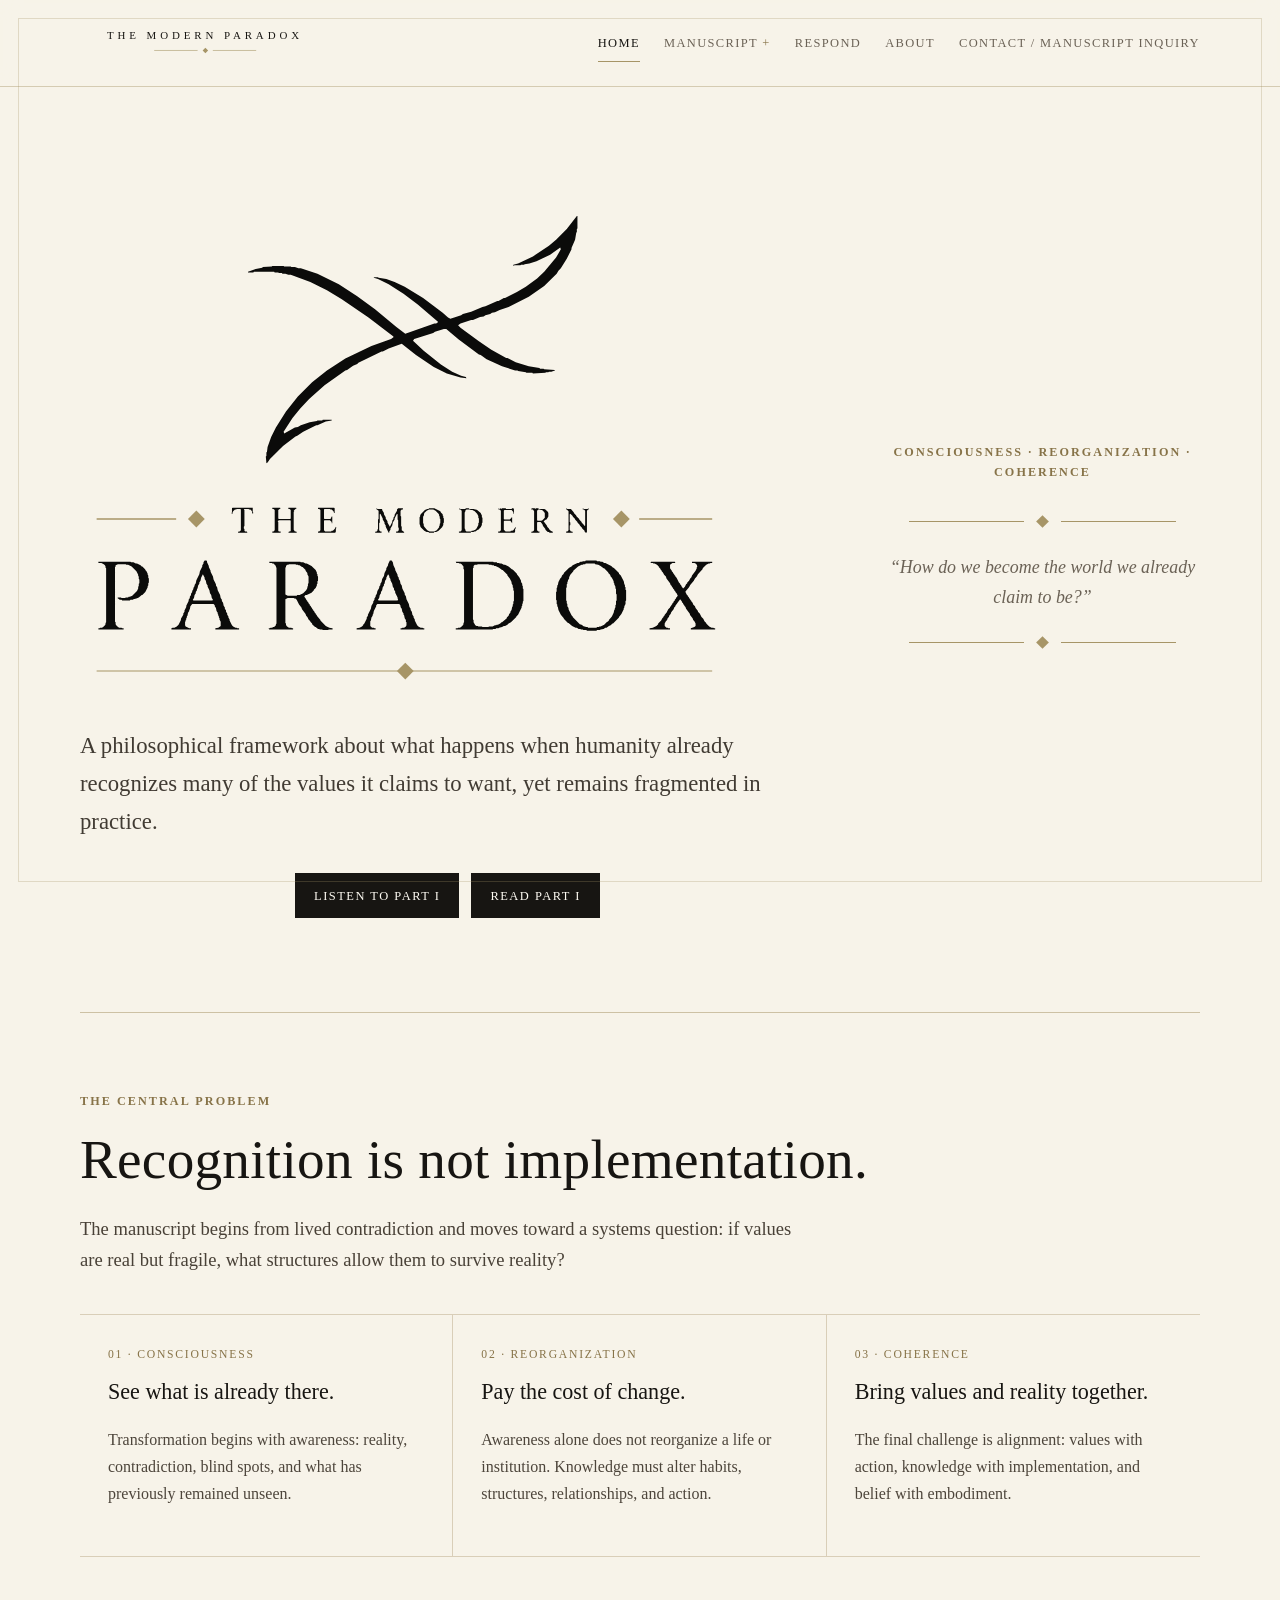
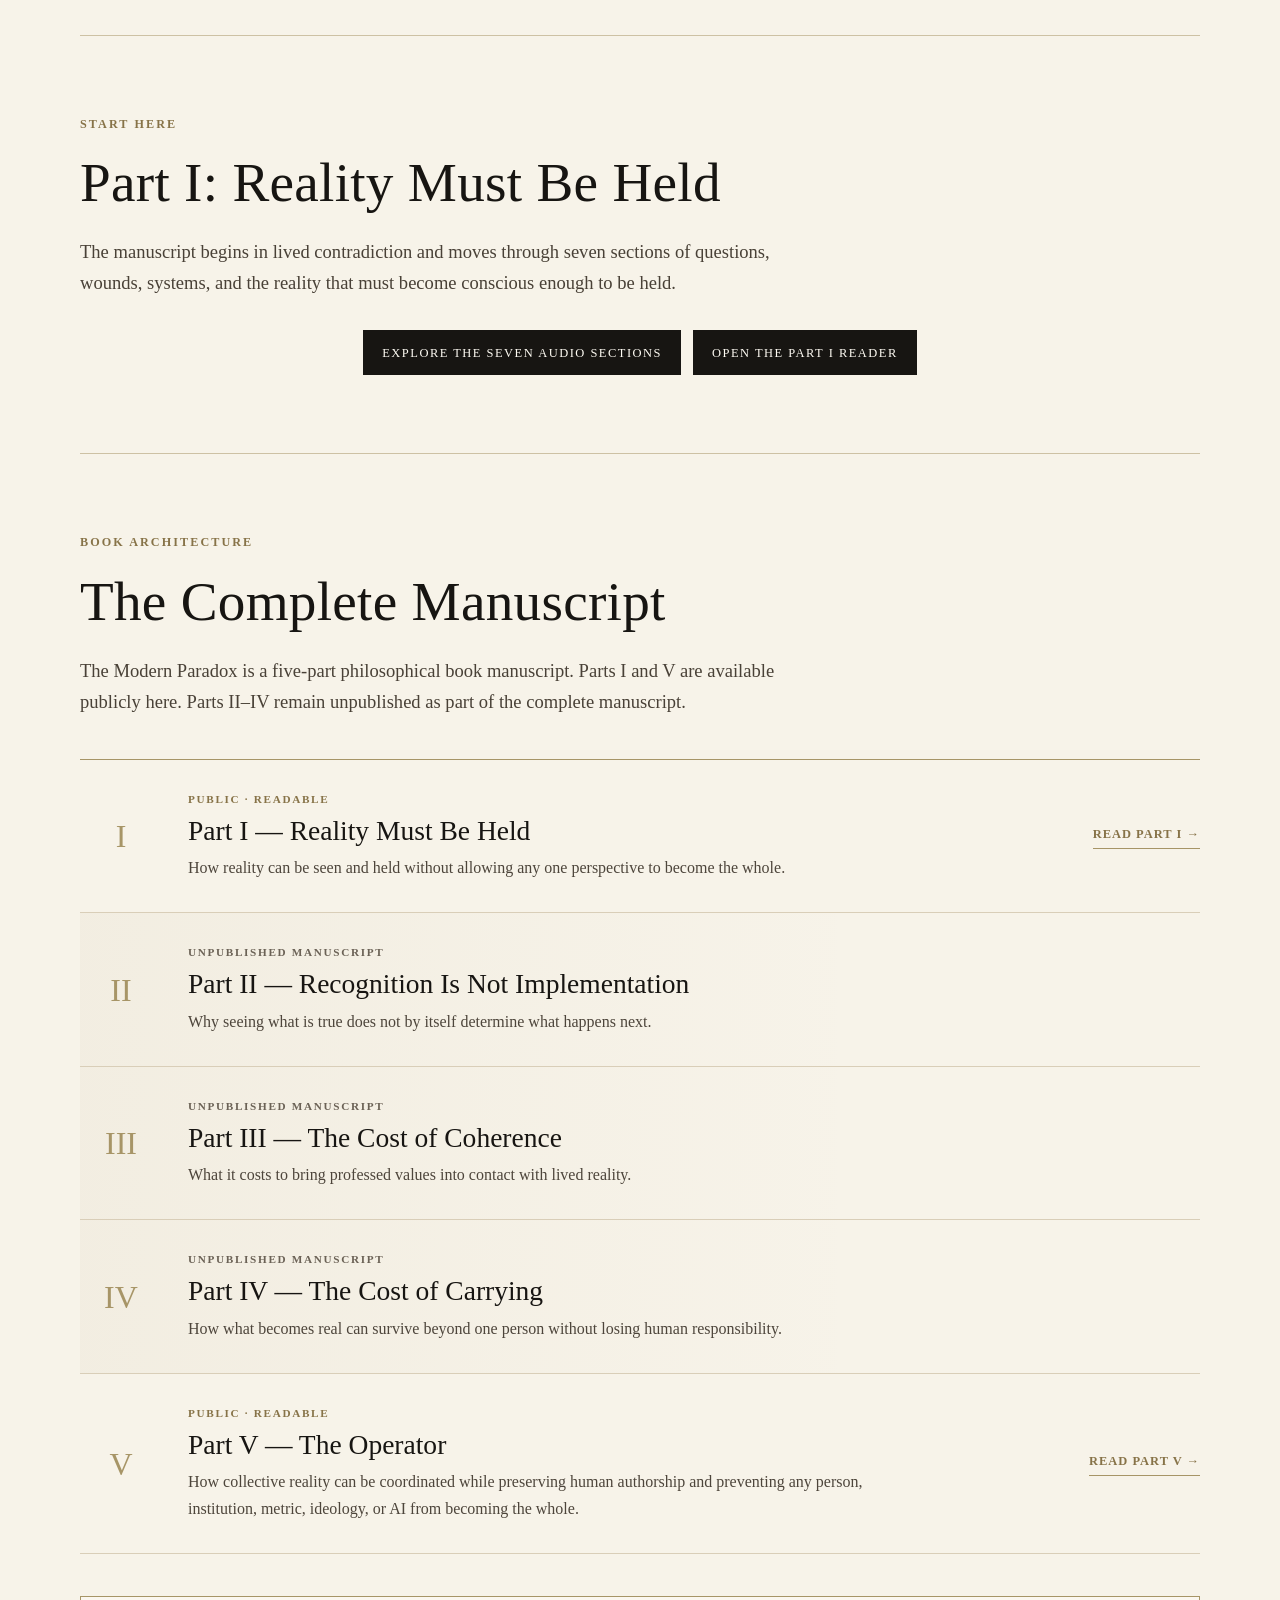
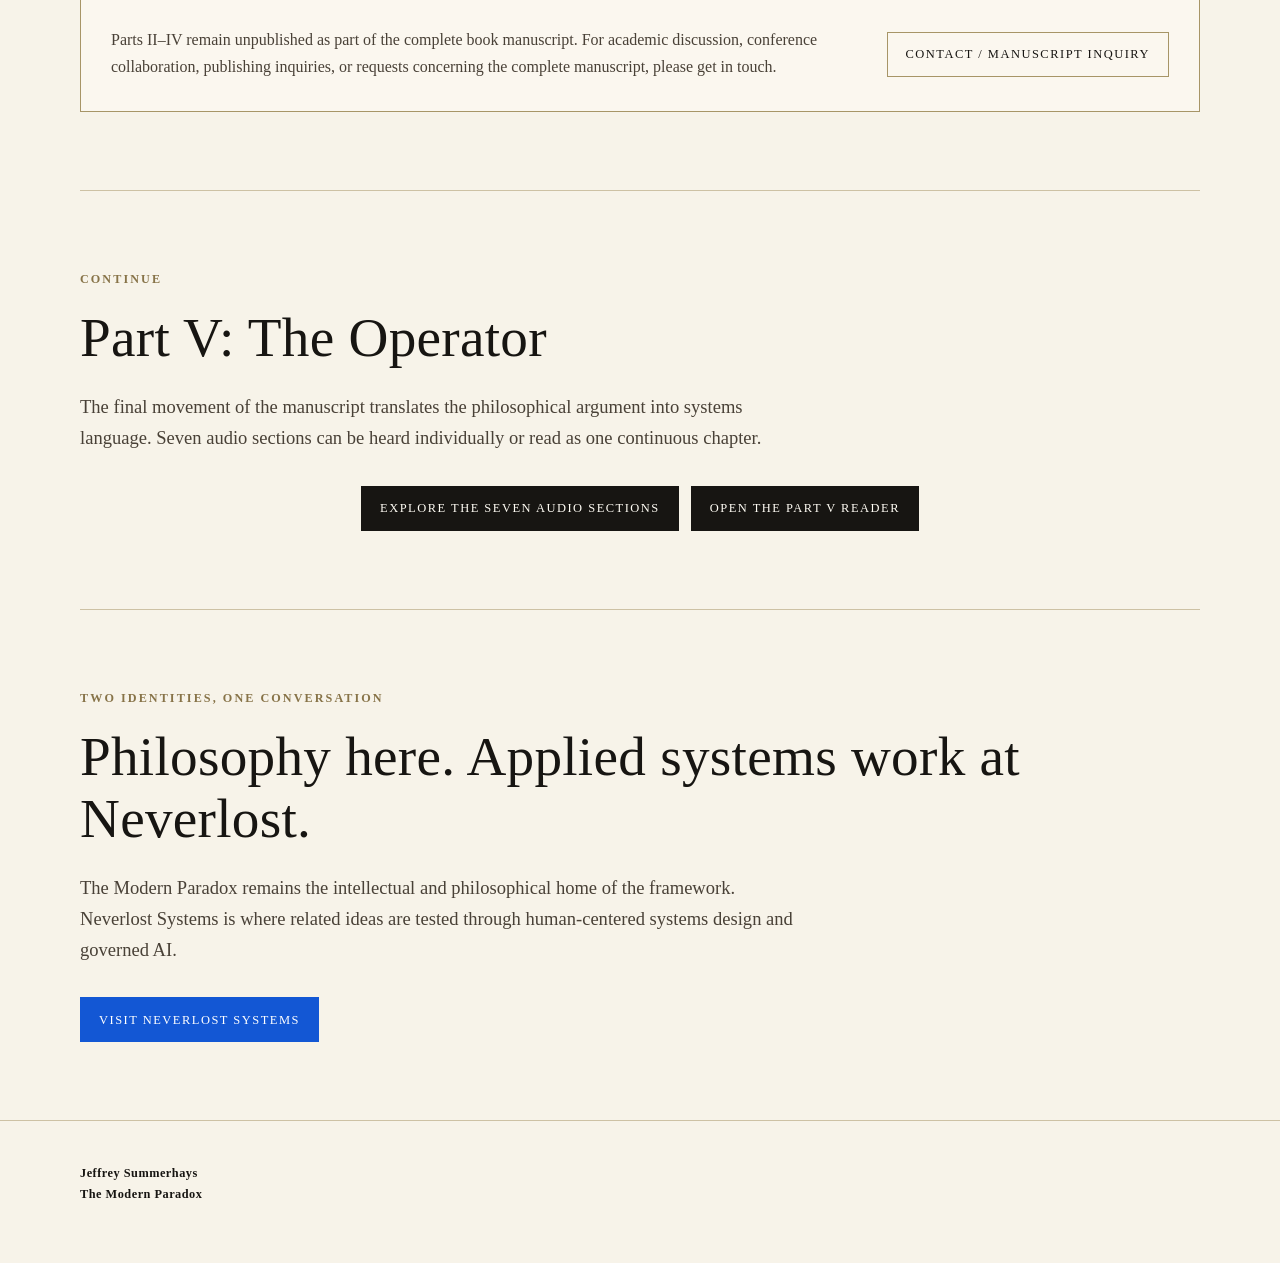
==== commit 00c4ead7: "Present complete five-part manuscript architecture" ====
--- a/index.html
+++ b/index.html
@@ -15,10 +15,19 @@
     <a class="brand" href="index.html"><img src="assets/brand/editorial-lockup-horizontal.svg" alt="The Modern Paradox"></a>
     <button class="menu-button" aria-expanded="false" aria-label="Open navigation">Menu</button>
     <div class="nav-links"><a href="index.html" aria-current="page">Home</a>
-<a href="part-i/">Part I</a>
-<a href="part-iv/">Part IV</a>
+<details class="parts-menu">
+  <summary>Manuscript</summary>
+  <div class="parts-menu-panel">
+    <a href="part-i/">Part I — Reality Must Be Held</a>
+    <a href="index.html#manuscript">Part II — Recognition Is Not Implementation</a>
+    <a href="index.html#manuscript">Part III — The Cost of Coherence</a>
+    <a href="index.html#manuscript">Part IV — The Cost of Carrying</a>
+    <a href="part-v/">Part V — The Operator</a>
+  </div>
+</details>
 <a href="respond/">Respond</a>
-<a href="about/">About</a></div>
+<a href="about/">About</a>
+<a href="mailto:neverlostsells@gmail.com" data-contact-open>Contact / Manuscript Inquiry</a></div>
   </nav>
 </header>
 
@@ -66,21 +75,77 @@
 
 <section class="section">
   <p class="eyebrow">Start here</p>
-  <h2>Part I</h2>
-  <p class="section-intro">The manuscript begins in lived contradiction and moves through nine sections of questions, wounds, systems, symbols, and the reality that must become conscious enough to be held.</p>
+  <h2>Part I: Reality Must Be Held</h2>
+  <p class="section-intro">The manuscript begins in lived contradiction and moves through seven sections of questions, wounds, systems, and the reality that must become conscious enough to be held.</p>
   <div class="actions" style="justify-content:center;">
-    <a class="button primary" href="part-i/">Explore the nine audio sections</a>
+    <a class="button primary" href="part-i/">Explore the seven audio sections</a>
     <a class="button reader-button" href="read/part-i/">Open the Part I reader</a>
+  </div>
+</section>
+
+<section class="section manuscript-section" id="manuscript">
+  <p class="eyebrow">Book architecture</p>
+  <h2>The Complete Manuscript</h2>
+  <p class="section-intro">The Modern Paradox is a five-part philosophical book manuscript. Parts I and V are available publicly here. Parts II–IV remain unpublished as part of the complete manuscript.</p>
+
+  <ol class="manuscript-architecture" aria-label="The five parts of The Modern Paradox">
+    <li class="manuscript-part is-public">
+      <div class="manuscript-index" aria-hidden="true">I</div>
+      <div class="manuscript-copy">
+        <p class="manuscript-status">Public · readable</p>
+        <h3>Part I — Reality Must Be Held</h3>
+        <p>How reality can be seen and held without allowing any one perspective to become the whole.</p>
+      </div>
+      <a class="text-link manuscript-action" href="part-i/">Read Part I →</a>
+    </li>
+    <li class="manuscript-part is-unpublished">
+      <div class="manuscript-index" aria-hidden="true">II</div>
+      <div class="manuscript-copy">
+        <p class="manuscript-status">Unpublished manuscript</p>
+        <h3>Part II — Recognition Is Not Implementation</h3>
+        <p>Why seeing what is true does not by itself determine what happens next.</p>
+      </div>
+    </li>
+    <li class="manuscript-part is-unpublished">
+      <div class="manuscript-index" aria-hidden="true">III</div>
+      <div class="manuscript-copy">
+        <p class="manuscript-status">Unpublished manuscript</p>
+        <h3>Part III — The Cost of Coherence</h3>
+        <p>What it costs to bring professed values into contact with lived reality.</p>
+      </div>
+    </li>
+    <li class="manuscript-part is-unpublished">
+      <div class="manuscript-index" aria-hidden="true">IV</div>
+      <div class="manuscript-copy">
+        <p class="manuscript-status">Unpublished manuscript</p>
+        <h3>Part IV — The Cost of Carrying</h3>
+        <p>How what becomes real can survive beyond one person without losing human responsibility.</p>
+      </div>
+    </li>
+    <li class="manuscript-part is-public">
+      <div class="manuscript-index" aria-hidden="true">V</div>
+      <div class="manuscript-copy">
+        <p class="manuscript-status">Public · readable</p>
+        <h3>Part V — The Operator</h3>
+        <p>How collective reality can be coordinated while preserving human authorship and preventing any person, institution, metric, ideology, or AI from becoming the whole.</p>
+      </div>
+      <a class="text-link manuscript-action" href="part-v/">Read Part V →</a>
+    </li>
+  </ol>
+
+  <div class="manuscript-inquiry">
+    <p>Parts II–IV remain unpublished as part of the complete book manuscript. For academic discussion, conference collaboration, publishing inquiries, or requests concerning the complete manuscript, please get in touch.</p>
+    <a class="button soft" href="mailto:neverlostsells@gmail.com" data-contact-open>Contact / Manuscript Inquiry</a>
   </div>
 </section>
 
 <section class="section">
   <p class="eyebrow">Continue</p>
-  <h2>Part IV: The Operator</h2>
+  <h2>Part V: The Operator</h2>
   <p class="section-intro">The final movement of the manuscript translates the philosophical argument into systems language. Seven audio sections can be heard individually or read as one continuous chapter.</p>
   <div class="actions" style="justify-content:center;">
-    <a class="button primary" href="part-iv/">Explore the seven audio sections</a>
-    <a class="button reader-button" href="read/part-iv/">Open the Part IV reader</a>
+    <a class="button primary" href="part-v/">Explore the seven audio sections</a>
+    <a class="button reader-button" href="read/part-v/">Open the Part V reader</a>
   </div>
 </section>
 
@@ -102,7 +167,7 @@
     <strong>The Modern Paradox</strong>
   </div>
 </footer>
-<script src="assets/js/site.js"></script>
+<script src="assets/js/site.js?v=20260829b"></script>
 
 </body>
 </html>
--- a/assets/css/site.css
+++ b/assets/css/site.css
@@ -9,7 +9,7 @@
   --neverlost-blue:#1357d4;
   --neverlost-blue-dark:#0d3e9d;
   --max:1120px;
-  --reader:760px;
+  --reader:720px;
 }
 *{box-sizing:border-box}
 html{scroll-behavior:smooth}
@@ -30,6 +30,10 @@
   z-index:100;
 }
 a{color:inherit}
+:where(a,button,audio,input,select,textarea,summary):focus-visible{
+  outline:2px solid var(--gold-dark);
+  outline-offset:4px;
+}
 .site-header{
   position:sticky;
   top:0;
@@ -68,16 +72,60 @@
   letter-spacing:.11em;
   text-transform:uppercase;
 }
-.nav-links a{
+.nav-links > a,
+.parts-menu > summary{
   text-decoration:none;
   color:var(--muted);
   padding:9px 0 7px;
   border-bottom:1px solid transparent;
-}
-.nav-links a:hover,.nav-links a[aria-current="page"]{
+  transition:color .18s ease,border-color .18s ease;
+}
+.nav-links > a:hover,
+.nav-links > a:focus-visible,
+.nav-links > a[aria-current="page"],
+.parts-menu > summary:hover,
+.parts-menu > summary:focus-visible,
+.parts-menu[open] > summary{
   color:var(--ink);
   border-bottom-color:var(--gold);
 }
+.parts-menu{position:relative}
+.parts-menu > summary{
+  cursor:pointer;
+  list-style:none;
+}
+.parts-menu > summary::-webkit-details-marker{display:none}
+.parts-menu > summary::after{
+  content:" +";
+  color:var(--gold-dark);
+}
+.parts-menu[open] > summary::after{content:" −"}
+.parts-menu-panel{
+  position:absolute;
+  top:calc(100% + 13px);
+  right:0;
+  width:min(390px,82vw);
+  padding:9px 18px;
+  background:var(--paper);
+  border:1px solid var(--gold);
+  box-shadow:0 16px 34px rgba(23,21,18,.12);
+  text-transform:none;
+  letter-spacing:.025em;
+  z-index:30;
+}
+.parts-menu-panel a{
+  display:block;
+  padding:11px 0;
+  color:var(--muted);
+  border-bottom:1px solid var(--line);
+  font-size:.88rem;
+  line-height:1.35;
+  text-decoration:none;
+}
+.parts-menu-panel a:last-child{border-bottom:0}
+.parts-menu-panel a:hover,
+.parts-menu-panel a:focus-visible,
+.parts-menu-panel a[aria-current="page"]{color:var(--ink)}
 .menu-button{
   display:none;
   border:1px solid var(--gold);
@@ -145,7 +193,7 @@
 h3{font-size:1.38rem}
 .lede{
   font-size:clamp(1.14rem,2.1vw,1.42rem);
-  max-width:760px;
+  max-width:720px;
   color:#413b33;
 }
 .hero-note{
@@ -189,14 +237,16 @@
   border-radius:0;
   transition:background .18s ease,color .18s ease,border-color .18s ease;
 }
-.button.primary{background:var(--ink);border-color:var(--ink);color:var(--paper)}
-.button.primary:hover{background:var(--gold-dark);border-color:var(--gold-dark)}
+.button.primary,.button.reader-button{background:var(--ink);border-color:var(--ink);color:var(--paper)}
+.button.primary:hover,.button.primary:focus-visible,.button.reader-button:hover,.button.reader-button:focus-visible{
+  background:var(--gold-dark);
+  border-color:var(--gold-dark);
+  color:var(--paper);
+}
 .button.soft{background:transparent;color:var(--ink)}
-.button.soft:hover{background:rgba(167,149,103,.10)}
-.button.reader-button{background:var(--ink);border-color:var(--ink);color:var(--paper)}
-.button.reader-button:hover{background:#2b2823;border-color:#2b2823;color:var(--paper)}
+.button.soft:hover,.button.soft:focus-visible{background:rgba(167,149,103,.10)}
 .button.neverlost-button{background:var(--neverlost-blue);border-color:var(--neverlost-blue);color:#fff}
-.button.neverlost-button:hover{background:var(--neverlost-blue-dark);border-color:var(--neverlost-blue-dark);color:#fff}
+.button.neverlost-button:hover,.button.neverlost-button:focus-visible{background:var(--neverlost-blue-dark);border-color:var(--neverlost-blue-dark);color:#fff}
 .section{
   width:min(var(--max),calc(100% - 64px));
   margin:auto;
@@ -204,7 +254,7 @@
   border-top:1px solid rgba(167,149,103,.52);
 }
 .section.narrow{width:min(var(--reader),calc(100% - 64px))}
-.section-intro{max-width:790px;font-size:1.16rem;color:#494137}
+.section-intro{max-width:720px;font-size:1.16rem;color:#494137}
 .grid{
   display:grid;
   grid-template-columns:repeat(3,minmax(0,1fr));
@@ -228,6 +278,54 @@
   margin-bottom:16px;
 }
 .card p{color:#4d453b}
+.manuscript-section{scroll-margin-top:106px}
+.manuscript-architecture{
+  margin:42px 0 0;
+  padding:0;
+  list-style:none;
+  border-top:1px solid var(--gold);
+}
+.manuscript-part{
+  display:grid;
+  grid-template-columns:82px minmax(0,1fr) auto;
+  gap:26px;
+  align-items:center;
+  padding:30px 0;
+  border-bottom:1px solid var(--line);
+}
+.manuscript-index{
+  color:var(--gold);
+  font-size:2rem;
+  line-height:1;
+  text-align:center;
+}
+.manuscript-copy h3{margin-bottom:9px;font-size:clamp(1.3rem,2.5vw,1.72rem)}
+.manuscript-copy p:last-child{max-width:740px;margin:0;color:#4d453b}
+.manuscript-status{
+  margin:0 0 7px;
+  color:var(--gold-dark);
+  font-size:.7rem;
+  font-weight:700;
+  letter-spacing:.15em;
+  text-transform:uppercase;
+}
+.manuscript-part.is-unpublished{
+  background:linear-gradient(90deg,rgba(167,149,103,.06),transparent 70%);
+}
+.manuscript-part.is-unpublished .manuscript-status{color:var(--muted)}
+.manuscript-action{white-space:nowrap}
+.manuscript-inquiry{
+  display:flex;
+  justify-content:space-between;
+  align-items:center;
+  gap:32px;
+  margin-top:42px;
+  padding:30px;
+  background:rgba(255,252,244,.55);
+  border:1px solid var(--gold);
+}
+.manuscript-inquiry p{max-width:740px;margin:0;color:#494137}
+.manuscript-inquiry .button{flex:0 0 auto}
 .text-link{
   font-size:.78rem;
   font-weight:700;
@@ -238,6 +336,7 @@
   border-bottom:1px solid var(--gold);
   padding-bottom:3px;
 }
+.text-link:hover,.text-link:focus-visible{color:var(--ink)}
 .audio-list{
   display:grid;
   gap:0;
@@ -261,7 +360,94 @@
   text-transform:uppercase;
   margin-bottom:12px;
 }
-audio{width:100%;height:38px}
+audio{width:100%;height:40px}
+.custom-audio-source{display:none}
+.custom-audio-player{
+  display:grid;
+  grid-template-columns:auto minmax(110px,1fr) auto;
+  gap:12px;
+  align-items:center;
+  width:100%;
+  min-width:0;
+  padding:10px 12px;
+  background:rgba(255,252,244,.58);
+  border:1px solid var(--line);
+  color:var(--ink);
+  font-family:Georgia,"Times New Roman",serif;
+}
+.custom-audio-player[hidden]{display:none}
+.audio-toggle{
+  display:inline-grid;
+  place-items:center;
+  width:38px;
+  height:38px;
+  padding:0;
+  color:var(--paper);
+  background:var(--ink);
+  border:1px solid var(--ink);
+  border-radius:50%;
+  cursor:pointer;
+  font:inherit;
+}
+.audio-toggle:hover{background:var(--gold-dark);border-color:var(--gold-dark)}
+.audio-toggle span{display:block;font-size:.78rem;line-height:1;transform:translateX(1px)}
+.audio-timeline{display:grid;grid-template-columns:minmax(70px,1fr) auto;gap:10px;align-items:center;min-width:0}
+.audio-time{
+  color:var(--muted);
+  font-size:.72rem;
+  font-variant-numeric:tabular-nums;
+  letter-spacing:.02em;
+  white-space:nowrap;
+}
+.audio-time span+span{margin-left:3px}
+.audio-volume{display:flex;align-items:center;gap:8px}
+.audio-mute{
+  min-width:45px;
+  padding:5px 0;
+  color:var(--gold-dark);
+  background:transparent;
+  border:0;
+  cursor:pointer;
+  font:inherit;
+  font-size:.7rem;
+  font-weight:700;
+  letter-spacing:.06em;
+  text-transform:uppercase;
+}
+.audio-mute:hover{color:var(--ink)}
+.audio-range{
+  --range-progress:0%;
+  width:100%;
+  height:32px;
+  margin:0;
+  appearance:none;
+  background:transparent;
+  cursor:pointer;
+}
+.audio-range::-webkit-slider-runnable-track{
+  height:2px;
+  background:linear-gradient(to right,var(--gold-dark) 0 var(--range-progress),var(--line) var(--range-progress) 100%);
+}
+.audio-range::-moz-range-track{height:2px;background:var(--line)}
+.audio-range::-moz-range-progress{height:2px;background:var(--gold-dark)}
+.audio-range::-webkit-slider-thumb{
+  width:12px;
+  height:12px;
+  margin-top:-5px;
+  appearance:none;
+  background:var(--paper);
+  border:2px solid var(--gold-dark);
+  border-radius:50%;
+}
+.audio-range::-moz-range-thumb{
+  width:9px;
+  height:9px;
+  background:var(--paper);
+  border:2px solid var(--gold-dark);
+  border-radius:50%;
+}
+.audio-range:disabled{cursor:not-allowed;opacity:.55}
+.audio-volume-range{width:62px}
 .inline-links{display:flex;gap:16px;flex-wrap:wrap;margin-top:12px}
 .quote{
   padding:44px 0 34px;
@@ -281,7 +467,7 @@
 .reader h2{
   font-size:2rem;
   margin-top:76px;
-  scroll-margin-top:120px;
+  scroll-margin-top:240px;
 }
 .reader h2::after{
   content:"";
@@ -310,7 +496,9 @@
   overflow-x:auto;
   white-space:nowrap;
   z-index:10;
-}
+  scrollbar-width:none;
+}
+.reader-nav::-webkit-scrollbar{display:none}
 .reader-nav-inner{
   width:min(var(--max),calc(100% - 64px));
   margin:auto;
@@ -319,7 +507,7 @@
   padding:11px 0;
 }
 .reader-nav a{text-decoration:none;color:rgba(255,252,244,.82)}
-.reader-nav a:hover{color:var(--gold)}
+.reader-nav a:hover,.reader-nav a:focus-visible{color:var(--gold)}
 .prompt-list{display:grid;gap:18px;margin-top:32px}
 .prompt{
   border-top:1px solid var(--line);
@@ -331,6 +519,66 @@
   padding:27px;
   margin:34px 0;
 }
+.contact-dialog{
+  width:min(92vw,640px);
+  max-height:90vh;
+  margin:auto;
+  padding:0;
+  overflow:auto;
+  color:var(--ink);
+  background:var(--paper);
+  border:1px solid var(--gold);
+  border-radius:0;
+  box-shadow:0 24px 80px rgba(23,21,18,.24);
+}
+.contact-dialog::backdrop{
+  background:rgba(23,21,18,.62);
+  backdrop-filter:blur(4px);
+}
+.contact-dialog-inner{position:relative;padding:clamp(1.5rem,4vw,2.4rem)}
+.contact-dialog-close{
+  position:absolute;
+  top:1rem;
+  right:1rem;
+  width:40px;
+  height:40px;
+  padding:0;
+  cursor:pointer;
+  color:var(--muted);
+  background:transparent;
+  border:1px solid var(--line);
+  border-radius:0;
+  font:inherit;
+  font-size:1.25rem;
+}
+.contact-dialog h2{
+  margin-right:3rem;
+  margin-bottom:.75rem;
+  font-size:clamp(1.8rem,5vw,2.7rem);
+}
+.contact-dialog-intro{margin-bottom:1.5rem;color:var(--muted)}
+.contact-form{display:grid;gap:1rem}
+.contact-form-row{
+  display:grid;
+  grid-template-columns:repeat(2,minmax(0,1fr));
+  gap:1rem;
+}
+.contact-form label{display:grid;gap:.4rem;font-size:.88rem;font-weight:700}
+.contact-form input,
+.contact-form select,
+.contact-form textarea{
+  width:100%;
+  min-height:48px;
+  padding:.75rem .85rem;
+  color:var(--ink);
+  background:var(--paper);
+  border:1px solid var(--line);
+  border-radius:0;
+  font:inherit;
+}
+.contact-form textarea{min-height:140px;resize:vertical}
+.contact-form .button{width:max-content;cursor:pointer}
+.contact-form-note{margin:0;color:var(--muted);font-size:.78rem}
 footer{
   border-top:1px solid rgba(167,149,103,.52);
   padding:42px 0 58px;
@@ -343,40 +591,88 @@
   letter-spacing:.04em;
   line-height:1.7;
 }
+.footer-inner strong{color:var(--ink);font-weight:600}
 .small{font-size:.88rem;color:var(--muted)}
-@media(max-width:820px){
-  body::before{inset:8px}
+@media(max-width:1050px){
   .nav{width:min(var(--max),calc(100% - 38px));min-height:72px}
   .brand img{width:210px;max-width:62vw}
   .nav-links{display:none}
   .nav-links.open{
     display:flex;
     position:absolute;
-    left:18px;right:18px;top:66px;
+    left:18px;right:18px;top:calc(100% - 1px);
     flex-direction:column;
     align-items:flex-start;
+    gap:10px;
     background:var(--paper);
     border:1px solid var(--gold);
     padding:20px;
+    box-shadow:0 12px 28px rgba(23,21,18,.10);
+    max-height:calc(100vh - 88px);
+    overflow-y:auto;
   }
+  .nav-links.open > a{width:100%;padding:8px 0}
+  .parts-menu{width:100%}
+  .parts-menu > summary{width:100%;padding:8px 0}
+  .parts-menu-panel{
+    position:static;
+    width:100%;
+    margin:5px 0 4px;
+    padding:2px 0 2px 15px;
+    background:transparent;
+    border:0;
+    border-left:1px solid var(--gold);
+    box-shadow:none;
+  }
+  .parts-menu-panel a{padding:10px 0}
   .menu-button{display:block}
+}
+@media(max-width:820px){
+  body::before{inset:8px}
   .hero{
     width:min(var(--max),calc(100% - 38px));
     grid-template-columns:1fr;
-    gap:42px;
-    padding:74px 0 68px;
+    gap:32px;
+    padding:64px 0 56px;
   }
   .home-editorial-lockup{width:min(460px,100%)}
-  .hero-note{border-left:0;border-top:1px solid var(--gold);padding:22px 0 0}
-  .hero-brand{min-height:220px}
+  .hero-note{border-left:0;border-top:1px solid var(--gold);padding:20px 0 0}
+  .hero-brand{min-height:0}
+  .gold-rule{margin:18px auto}
   .grid{grid-template-columns:1fr}
   .card{border-right:0;border-bottom:1px solid var(--line)}
   .card:last-child{border-bottom:0}
-  .audio-card{grid-template-columns:1fr}
+  .audio-card{grid-template-columns:1fr;gap:18px;padding:26px 0}
+  .manuscript-part{grid-template-columns:54px minmax(0,1fr);gap:20px}
+  .manuscript-action{grid-column:2;justify-self:start}
+  .manuscript-inquiry{align-items:flex-start;flex-direction:column}
   .section,.section.narrow,.reader{
     width:min(var(--max),calc(100% - 38px));
   }
+  .section{padding:60px 0}
+  .reader{padding:64px 0 96px}
+  .reader h2{scroll-margin-top:255px}
   .reader-nav-inner{width:calc(100% - 38px)}
   .reader-nav{top:72px}
+  footer{padding:34px 0 44px}
   .footer-inner{width:calc(100% - 38px)}
 }
+
+@media(max-width:560px){
+  .manuscript-part{grid-template-columns:38px minmax(0,1fr);gap:14px;padding:25px 0}
+  .manuscript-index{font-size:1.45rem}
+  .manuscript-inquiry{padding:23px}
+  .manuscript-inquiry .button{width:100%}
+  .contact-form-row{grid-template-columns:1fr}
+  .contact-form .button{width:100%}
+  .custom-audio-player{gap:9px;padding:9px 10px}
+  .audio-toggle{width:36px;height:36px}
+  .audio-volume-range{display:none}
+  .audio-timeline{gap:7px}
+  .audio-time{font-size:.68rem}
+}
+
+@media(prefers-reduced-motion:reduce){
+  html{scroll-behavior:auto}
+  *,*::before,*::after{transition-duration:.01ms!important;animation-duration:.01ms!important;animation-iteration-count:1!important}
+}
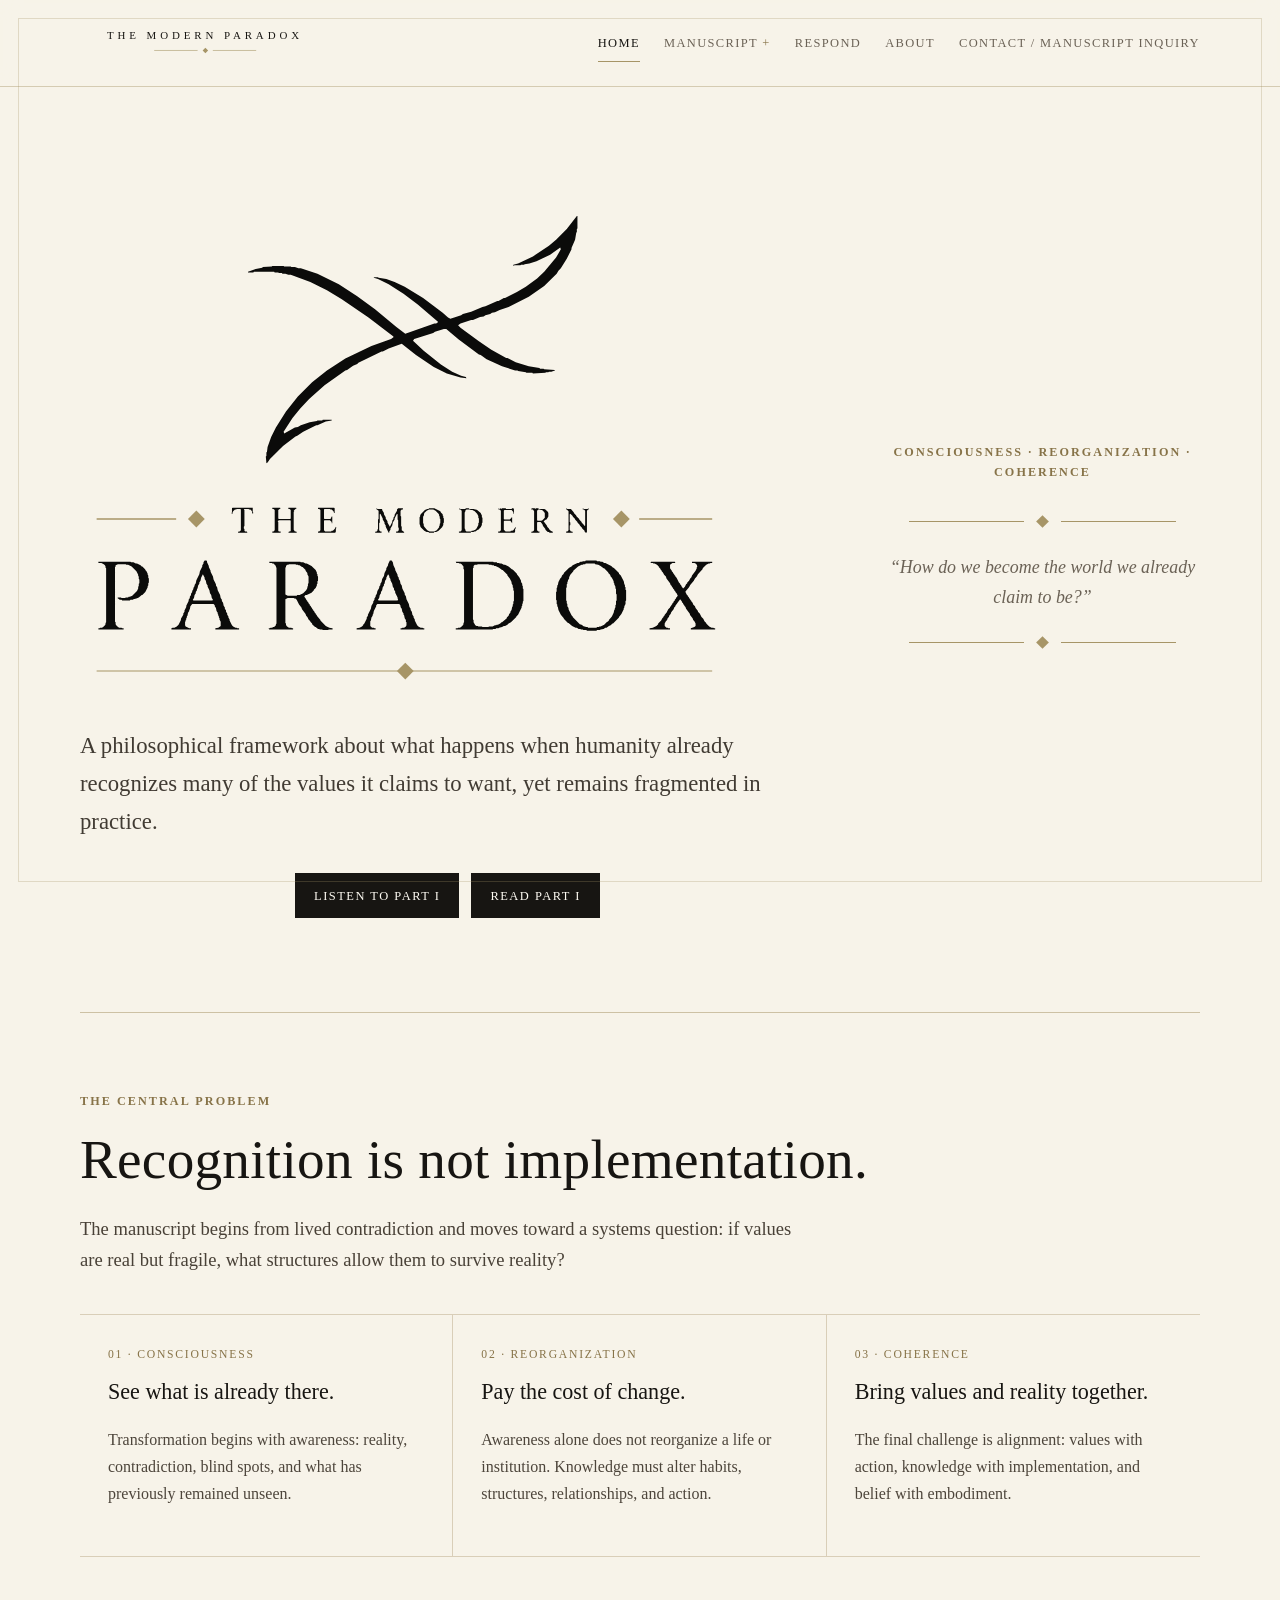
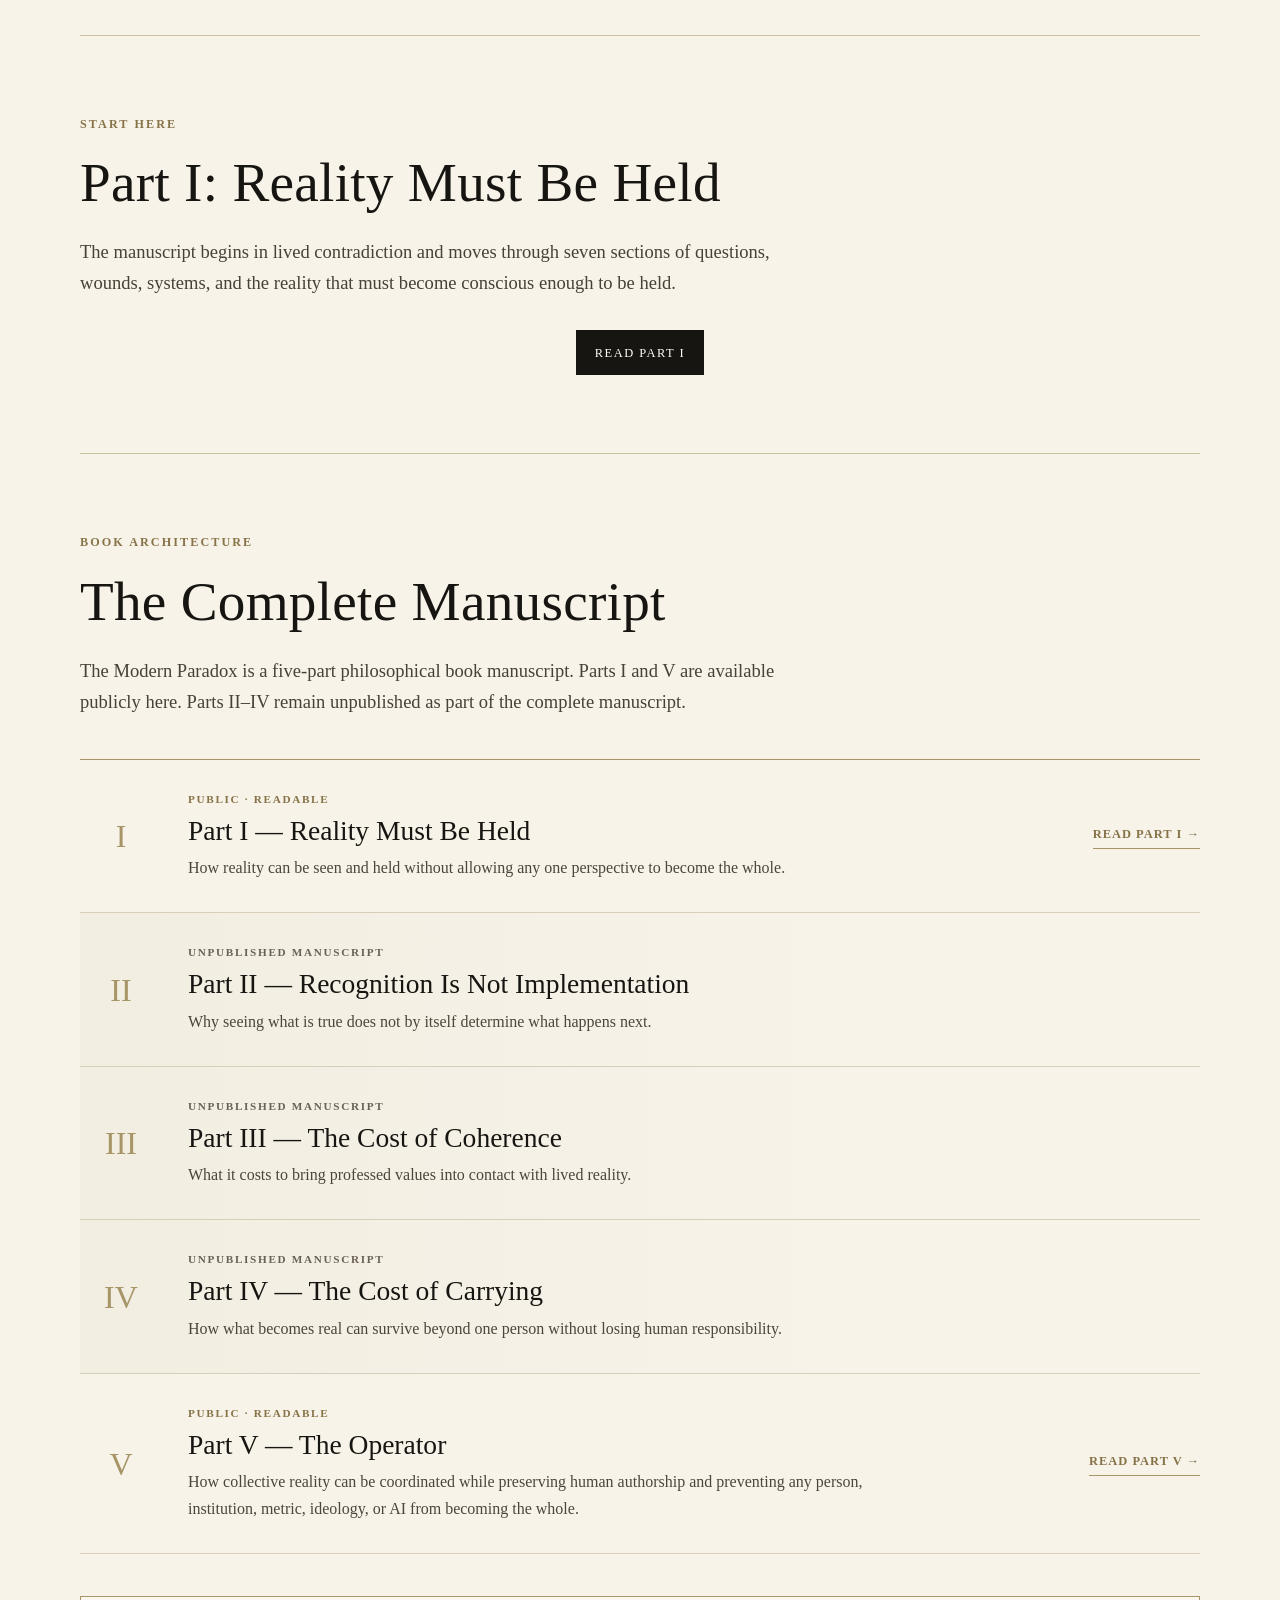
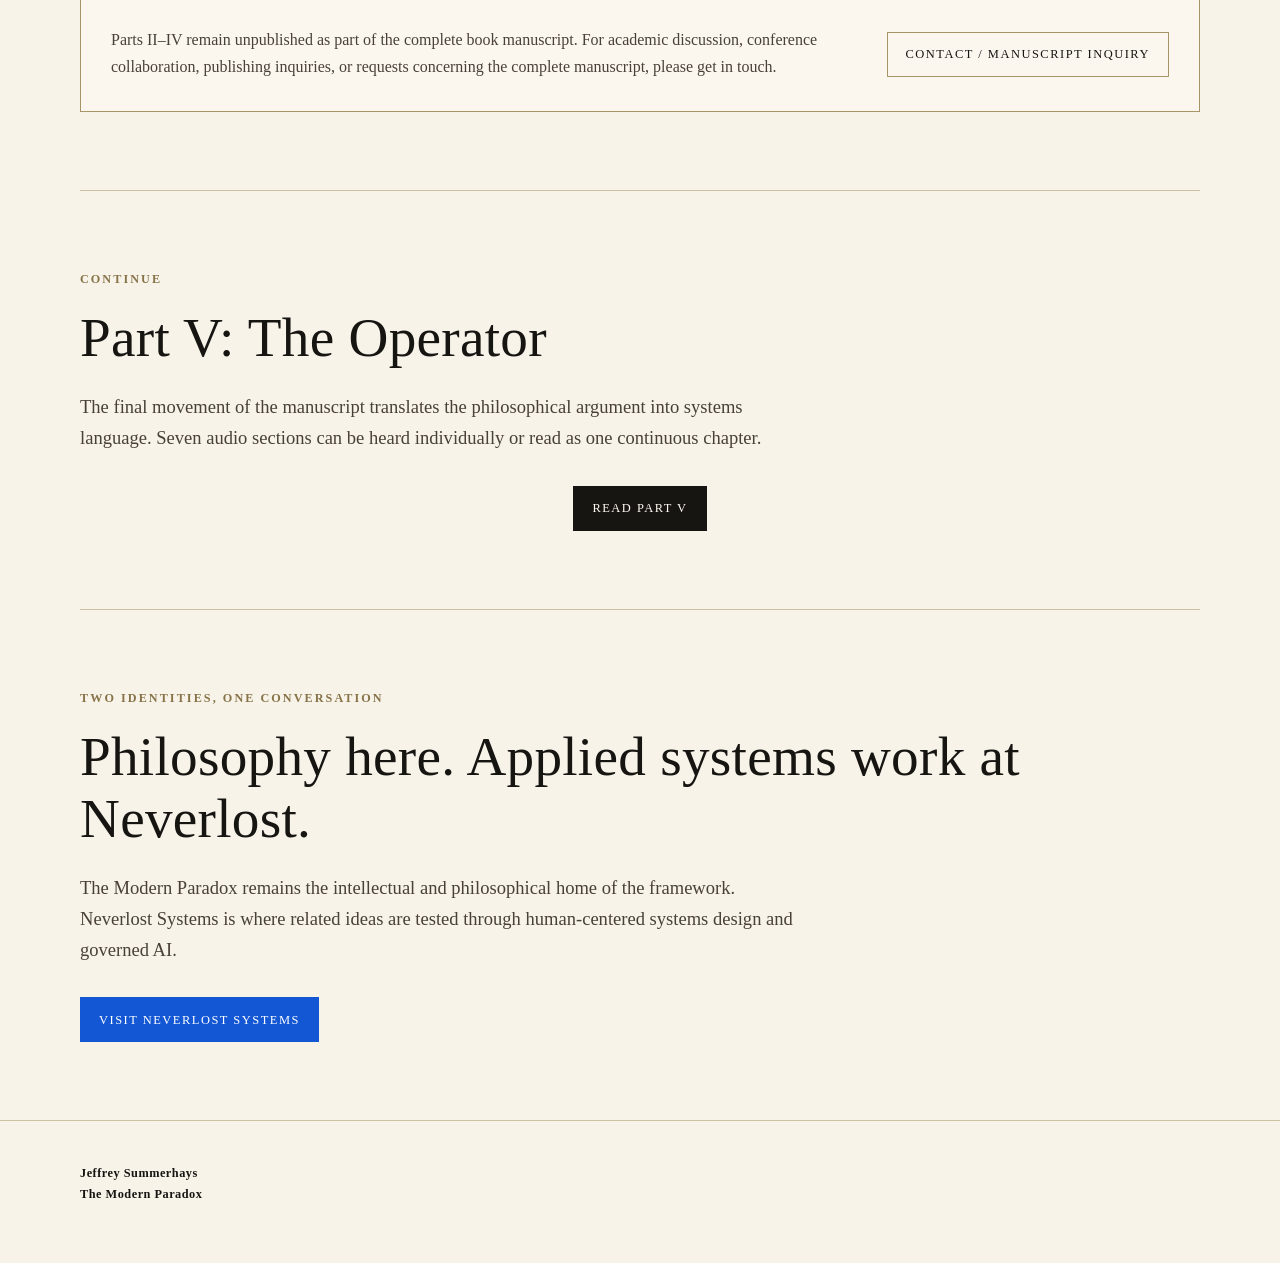
==== commit 2a04d17f: "Simplify homepage manuscript CTAs" ====
--- a/index.html
+++ b/index.html
@@ -78,8 +78,7 @@
   <h2>Part I: Reality Must Be Held</h2>
   <p class="section-intro">The manuscript begins in lived contradiction and moves through seven sections of questions, wounds, systems, and the reality that must become conscious enough to be held.</p>
   <div class="actions" style="justify-content:center;">
-    <a class="button primary" href="part-i/">Explore the seven audio sections</a>
-    <a class="button reader-button" href="read/part-i/">Open the Part I reader</a>
+    <a class="button primary" href="read/part-i/">Read Part I</a>
   </div>
 </section>
 
@@ -144,8 +143,7 @@
   <h2>Part V: The Operator</h2>
   <p class="section-intro">The final movement of the manuscript translates the philosophical argument into systems language. Seven audio sections can be heard individually or read as one continuous chapter.</p>
   <div class="actions" style="justify-content:center;">
-    <a class="button primary" href="part-v/">Explore the seven audio sections</a>
-    <a class="button reader-button" href="read/part-v/">Open the Part V reader</a>
+    <a class="button primary" href="read/part-v/">Read Part V</a>
   </div>
 </section>
 
--- a/assets/css/site.css
+++ b/assets/css/site.css
@@ -519,6 +519,15 @@
   padding:27px;
   margin:34px 0;
 }
+.reader-continuation{margin-top:58px}
+.reader-continuation .eyebrow{font-size:.76rem;margin-bottom:12px}
+.reader-continuation h2{
+  margin:0 0 16px;
+  font-size:clamp(1.8rem,4vw,2.45rem);
+  scroll-margin-top:0;
+}
+.reader-continuation .section-intro{margin-bottom:0}
+.reader-continuation .actions{margin-top:24px}
 .contact-dialog{
   width:min(92vw,640px);
   max-height:90vh;
@@ -663,6 +672,8 @@
   .manuscript-index{font-size:1.45rem}
   .manuscript-inquiry{padding:23px}
   .manuscript-inquiry .button{width:100%}
+  .reader-continuation .actions{display:grid}
+  .reader-continuation .button{width:100%}
   .contact-form-row{grid-template-columns:1fr}
   .contact-form .button{width:100%}
   .custom-audio-player{gap:9px;padding:9px 10px}
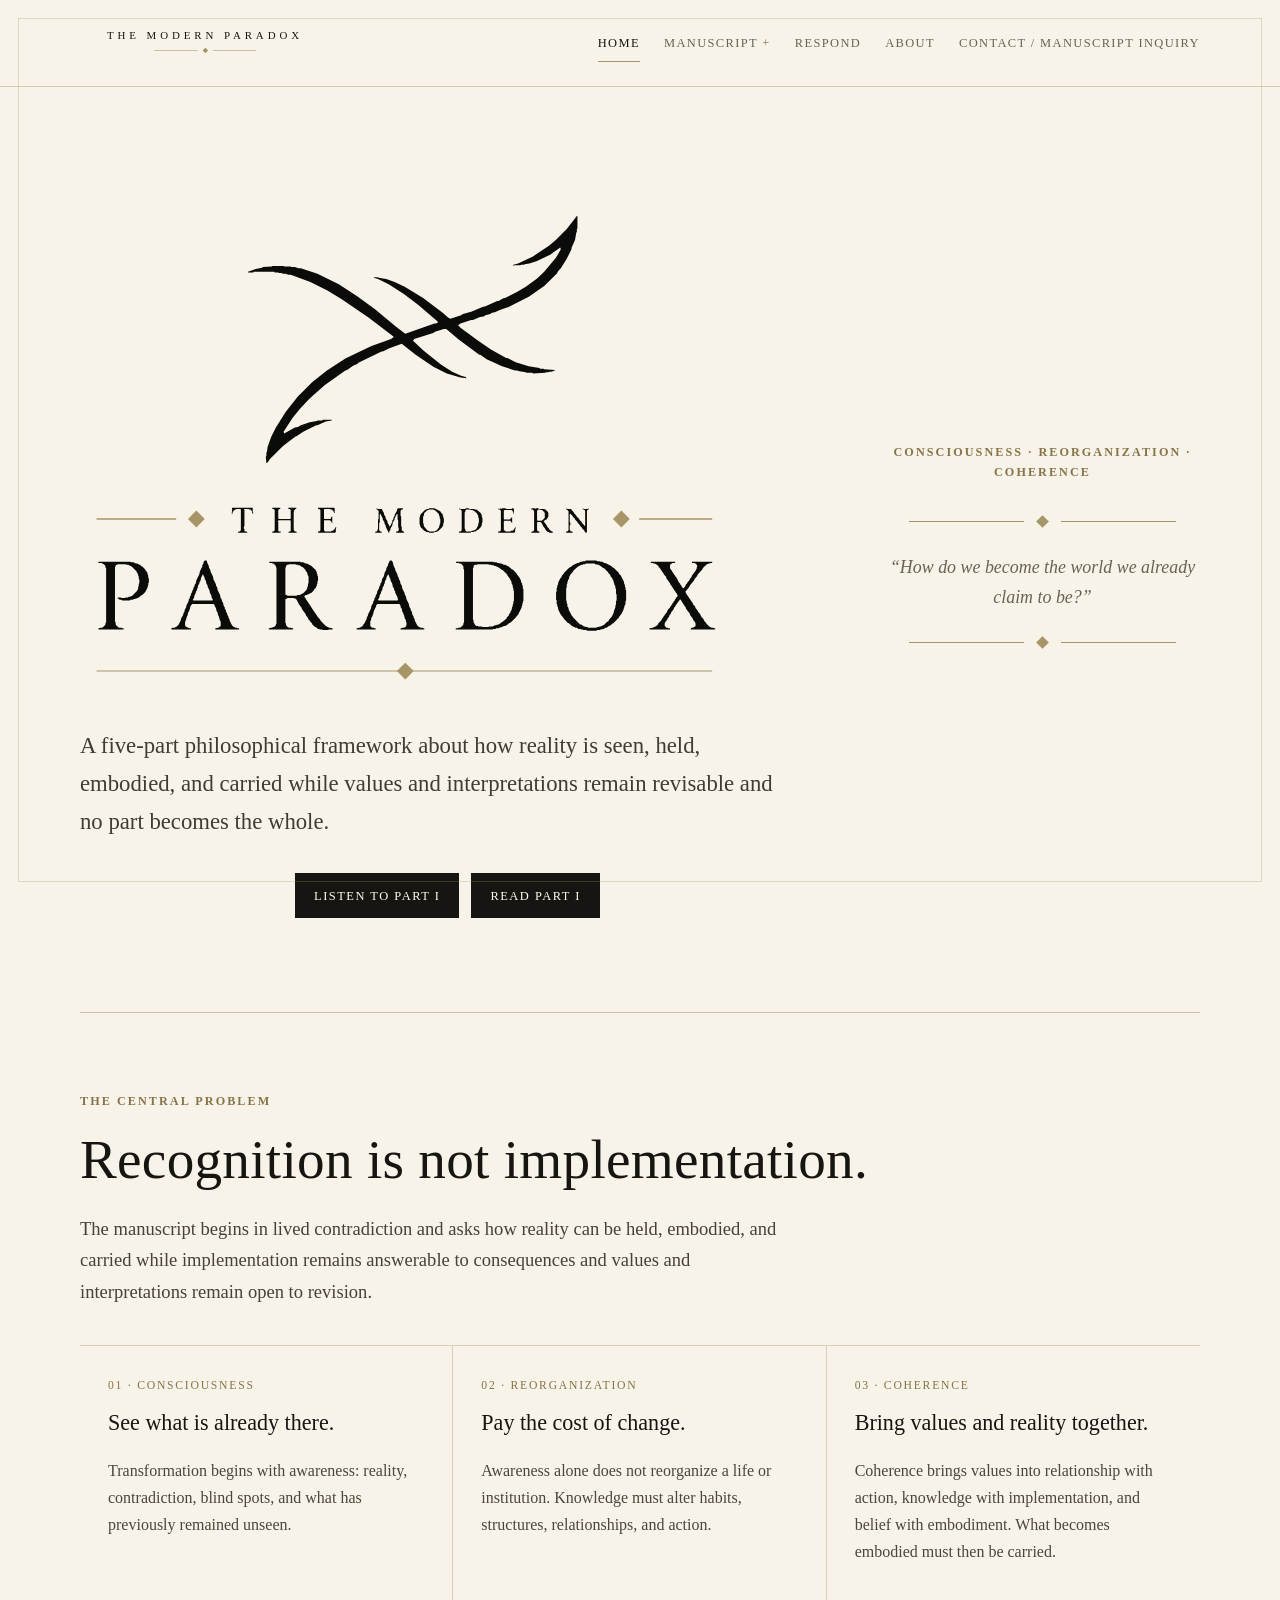
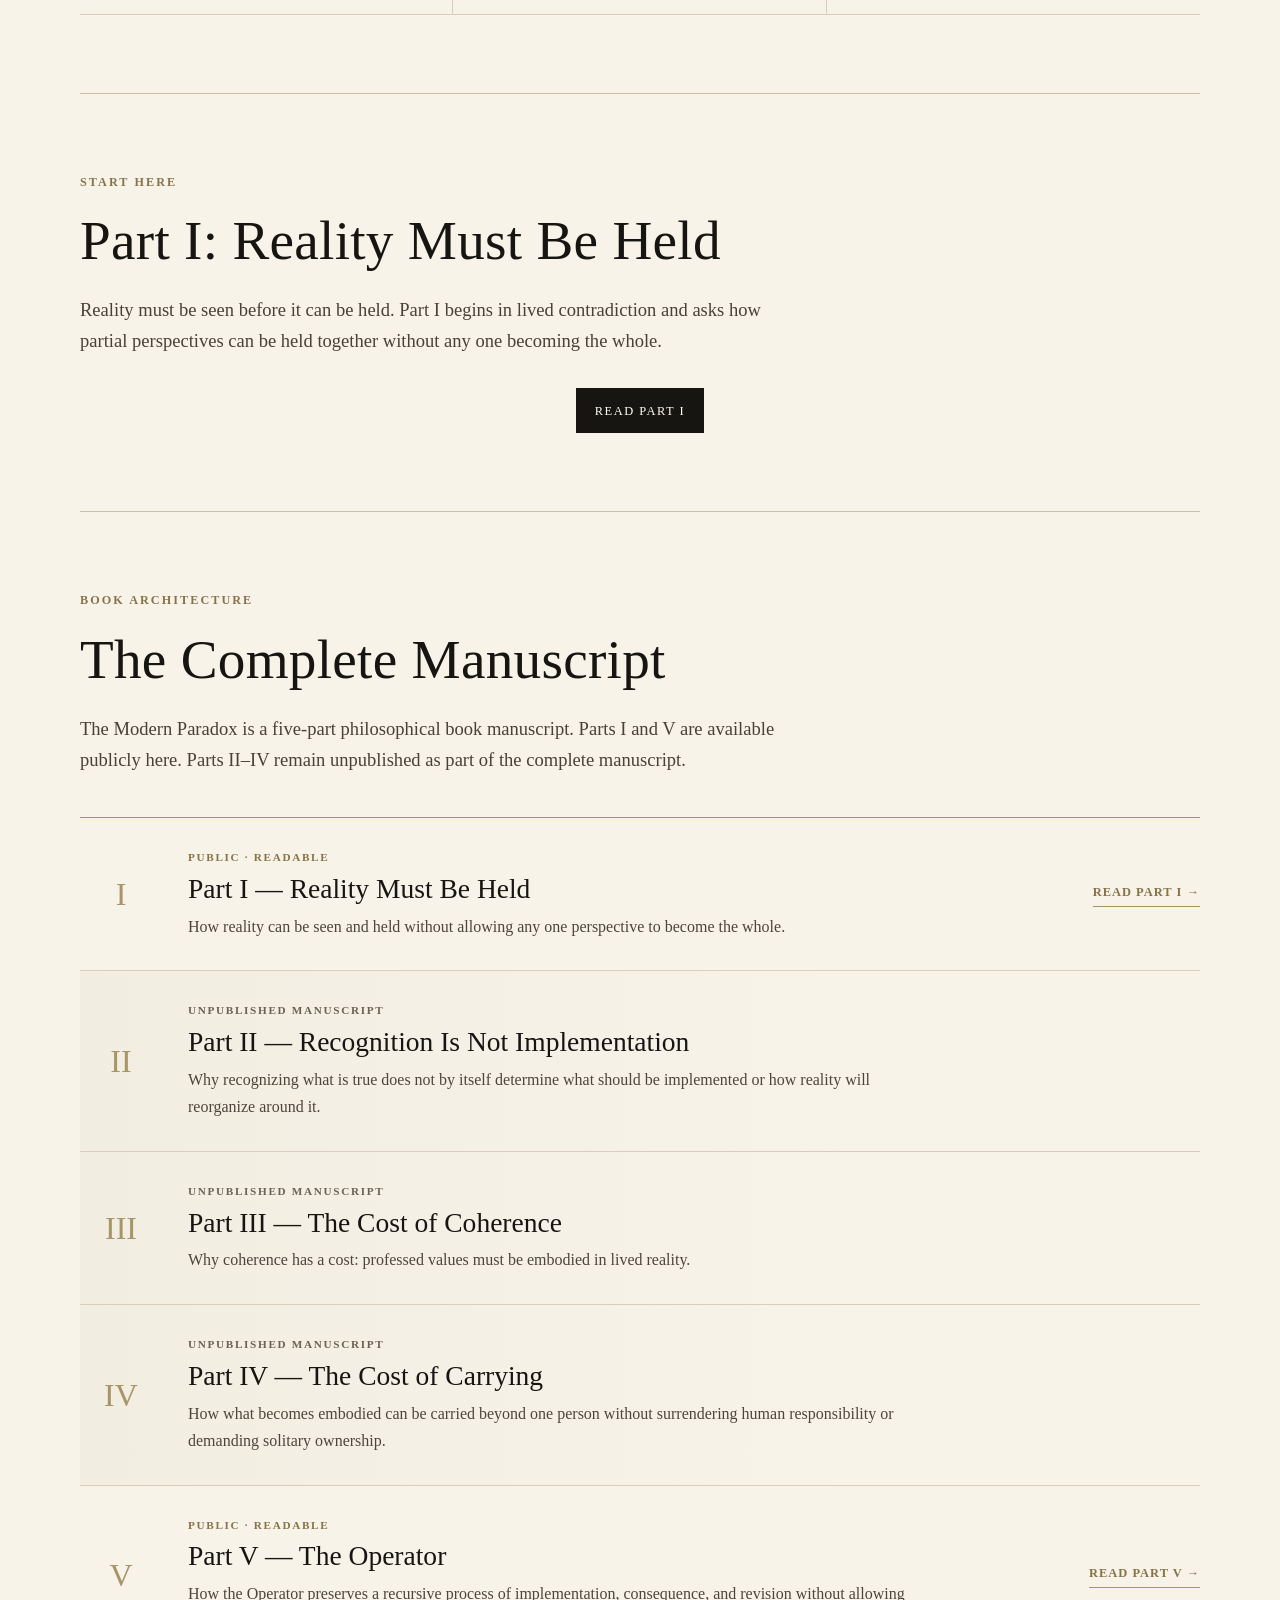
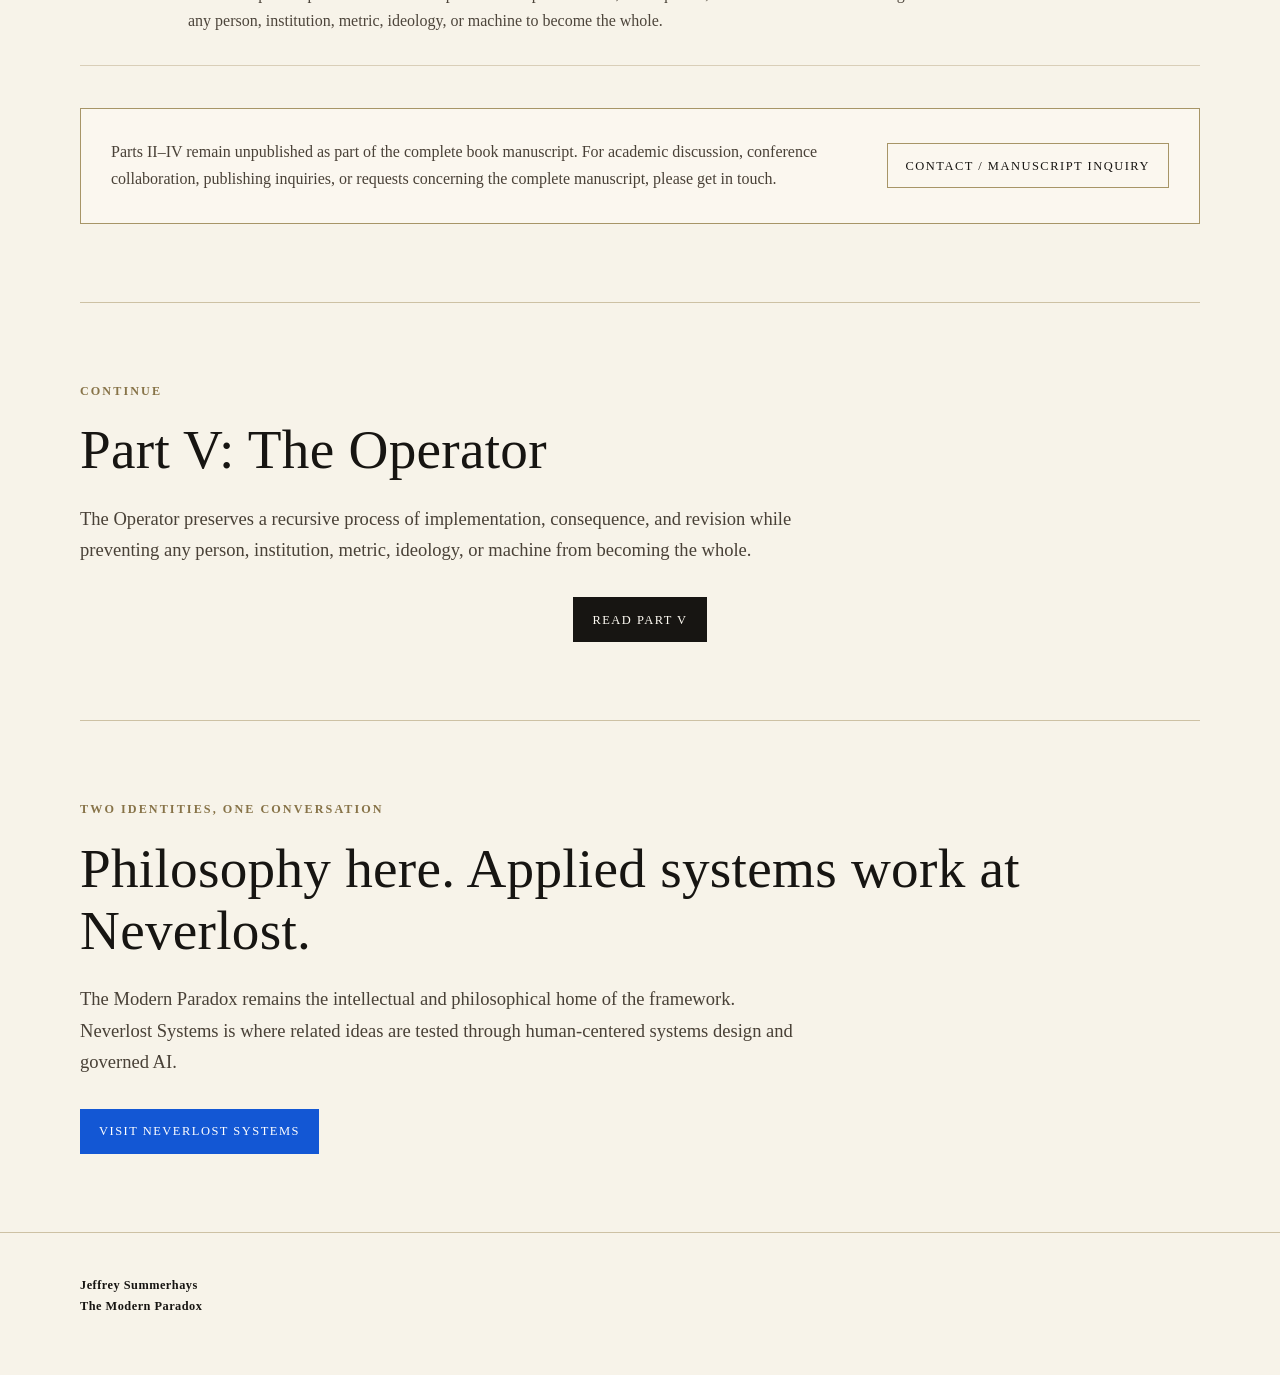
==== commit 22a96ac8: "Align site copy with five-part manuscript" ====
--- a/index.html
+++ b/index.html
@@ -4,7 +4,7 @@
   <meta charset="utf-8">
   <meta name="viewport" content="width=device-width,initial-scale=1">
   <title>Home · The Modern Paradox</title>
-  <meta name="description" content="The Modern Paradox: a philosophical framework about consciousness, reorganization, coherence, and the structures that allow values to survive reality.">
+  <meta name="description" content="The Modern Paradox: a five-part philosophical framework about seeing, holding, embodying, and carrying reality while values and interpretations remain revisable and no part becomes the whole.">
   <link rel="icon" type="image/svg+xml" href="favicon.svg">
   <link rel="stylesheet" href="assets/css/site.css">
 </head>
@@ -36,7 +36,7 @@
 <section class="hero">
   <div>
     <img class="home-editorial-lockup" src="assets/brand/approved-primary-lockup.svg" alt="The Modern Paradox" style="width:min(650px,100%);">
-    <p class="lede">A philosophical framework about what happens when humanity already recognizes many of the values it claims to want, yet remains fragmented in practice.</p>
+    <p class="lede">A five-part philosophical framework about how reality is seen, held, embodied, and carried while values and interpretations remain revisable and no part becomes the whole.</p>
     <div class="actions" style="justify-content:center;">
       <a class="button primary" href="part-i/">Listen to Part I</a>
       <a class="button reader-button" href="read/part-i/">Read Part I</a>
@@ -53,7 +53,7 @@
 <section class="section">
   <p class="eyebrow">The central problem</p>
   <h2>Recognition is not implementation.</h2>
-  <p class="section-intro">The manuscript begins from lived contradiction and moves toward a systems question: if values are real but fragile, what structures allow them to survive reality?</p>
+  <p class="section-intro">The manuscript begins in lived contradiction and asks how reality can be held, embodied, and carried while implementation remains answerable to consequences and values and interpretations remain open to revision.</p>
   <div class="grid">
     <article class="card">
       <div class="number">01 · Consciousness</div>
@@ -68,7 +68,7 @@
     <article class="card">
       <div class="number">03 · Coherence</div>
       <h3>Bring values and reality together.</h3>
-      <p>The final challenge is alignment: values with action, knowledge with implementation, and belief with embodiment.</p>
+      <p>Coherence brings values into relationship with action, knowledge with implementation, and belief with embodiment. What becomes embodied must then be carried.</p>
     </article>
   </div>
 </section>
@@ -76,7 +76,7 @@
 <section class="section">
   <p class="eyebrow">Start here</p>
   <h2>Part I: Reality Must Be Held</h2>
-  <p class="section-intro">The manuscript begins in lived contradiction and moves through seven sections of questions, wounds, systems, and the reality that must become conscious enough to be held.</p>
+  <p class="section-intro">Reality must be seen before it can be held. Part I begins in lived contradiction and asks how partial perspectives can be held together without any one becoming the whole.</p>
   <div class="actions" style="justify-content:center;">
     <a class="button primary" href="read/part-i/">Read Part I</a>
   </div>
@@ -102,7 +102,7 @@
       <div class="manuscript-copy">
         <p class="manuscript-status">Unpublished manuscript</p>
         <h3>Part II — Recognition Is Not Implementation</h3>
-        <p>Why seeing what is true does not by itself determine what happens next.</p>
+        <p>Why recognizing what is true does not by itself determine what should be implemented or how reality will reorganize around it.</p>
       </div>
     </li>
     <li class="manuscript-part is-unpublished">
@@ -110,7 +110,7 @@
       <div class="manuscript-copy">
         <p class="manuscript-status">Unpublished manuscript</p>
         <h3>Part III — The Cost of Coherence</h3>
-        <p>What it costs to bring professed values into contact with lived reality.</p>
+        <p>Why coherence has a cost: professed values must be embodied in lived reality.</p>
       </div>
     </li>
     <li class="manuscript-part is-unpublished">
@@ -118,7 +118,7 @@
       <div class="manuscript-copy">
         <p class="manuscript-status">Unpublished manuscript</p>
         <h3>Part IV — The Cost of Carrying</h3>
-        <p>How what becomes real can survive beyond one person without losing human responsibility.</p>
+        <p>How what becomes embodied can be carried beyond one person without surrendering human responsibility or demanding solitary ownership.</p>
       </div>
     </li>
     <li class="manuscript-part is-public">
@@ -126,7 +126,7 @@
       <div class="manuscript-copy">
         <p class="manuscript-status">Public · readable</p>
         <h3>Part V — The Operator</h3>
-        <p>How collective reality can be coordinated while preserving human authorship and preventing any person, institution, metric, ideology, or AI from becoming the whole.</p>
+        <p>How the Operator preserves a recursive process of implementation, consequence, and revision without allowing any person, institution, metric, ideology, or machine to become the whole.</p>
       </div>
       <a class="text-link manuscript-action" href="part-v/">Read Part V →</a>
     </li>
@@ -141,7 +141,7 @@
 <section class="section">
   <p class="eyebrow">Continue</p>
   <h2>Part V: The Operator</h2>
-  <p class="section-intro">The final movement of the manuscript translates the philosophical argument into systems language. Seven audio sections can be heard individually or read as one continuous chapter.</p>
+  <p class="section-intro">The Operator preserves a recursive process of implementation, consequence, and revision while preventing any person, institution, metric, ideology, or machine from becoming the whole.</p>
   <div class="actions" style="justify-content:center;">
     <a class="button primary" href="read/part-v/">Read Part V</a>
   </div>
